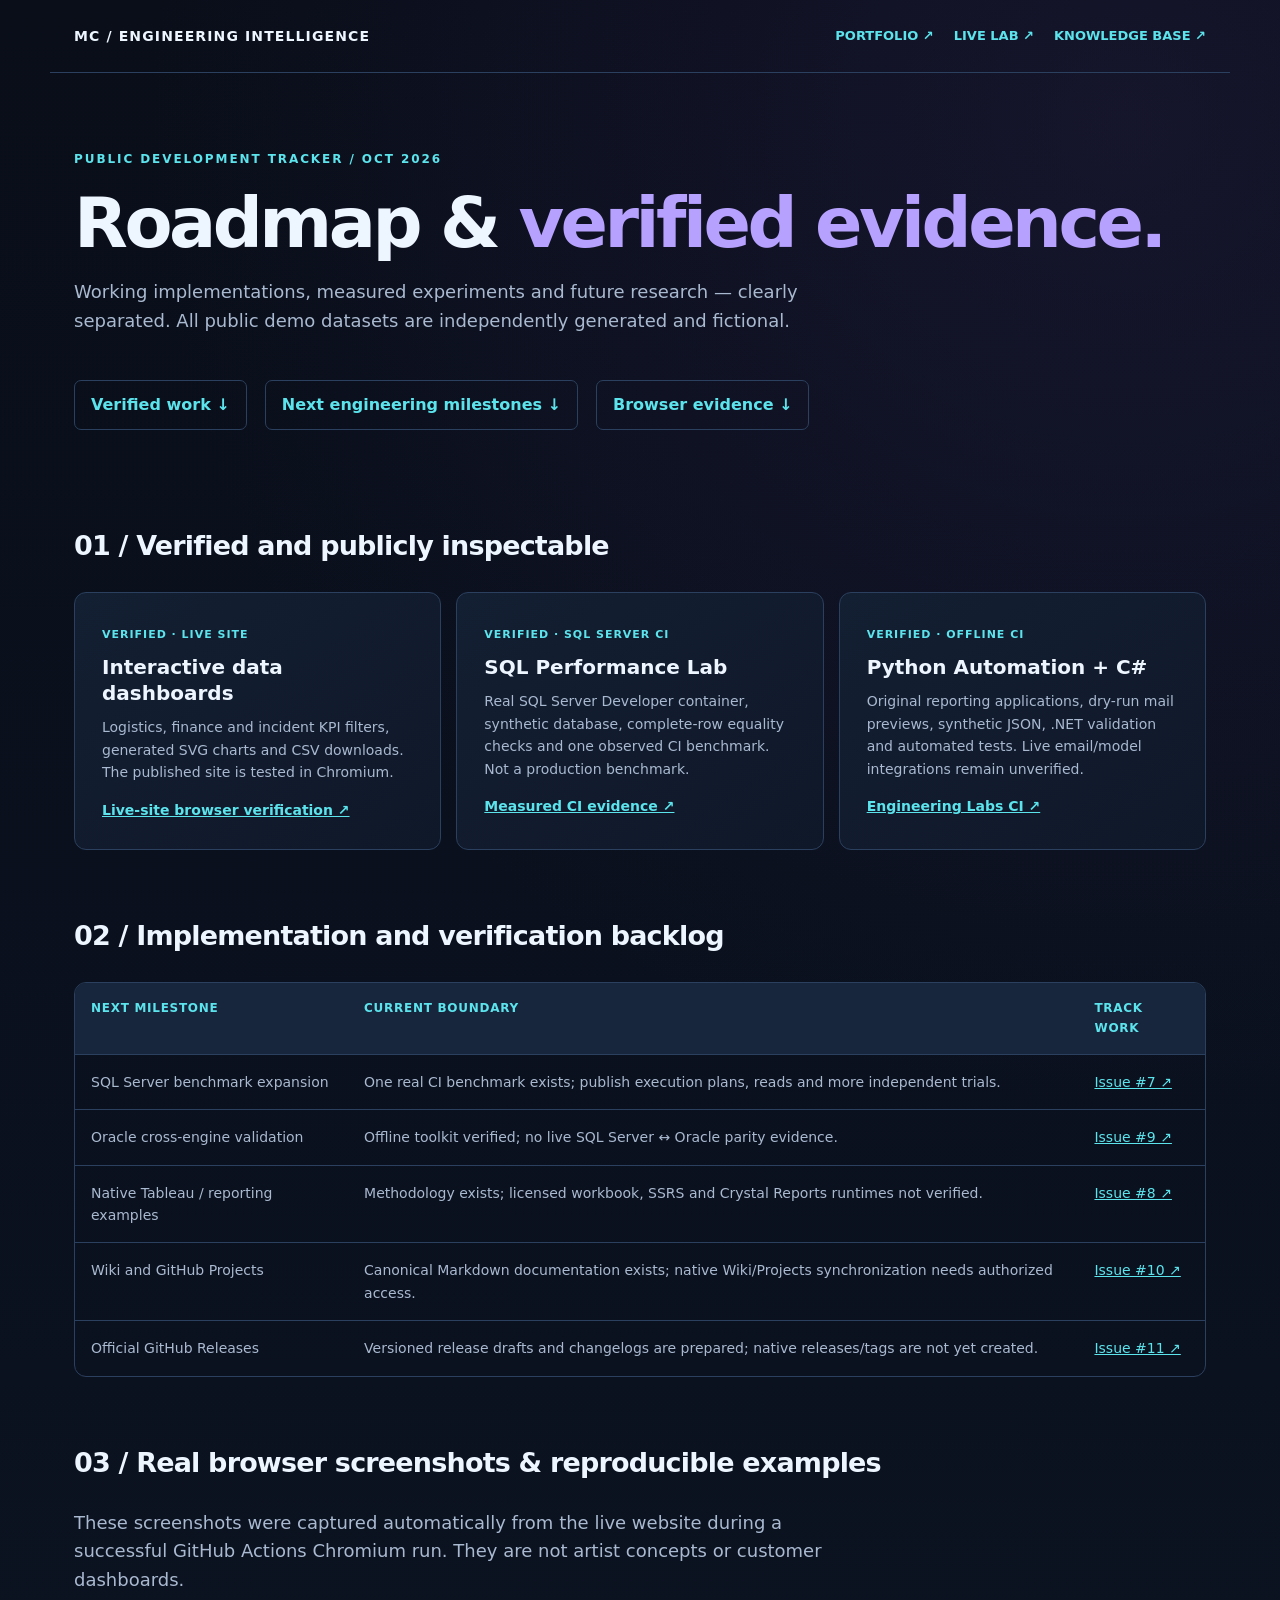
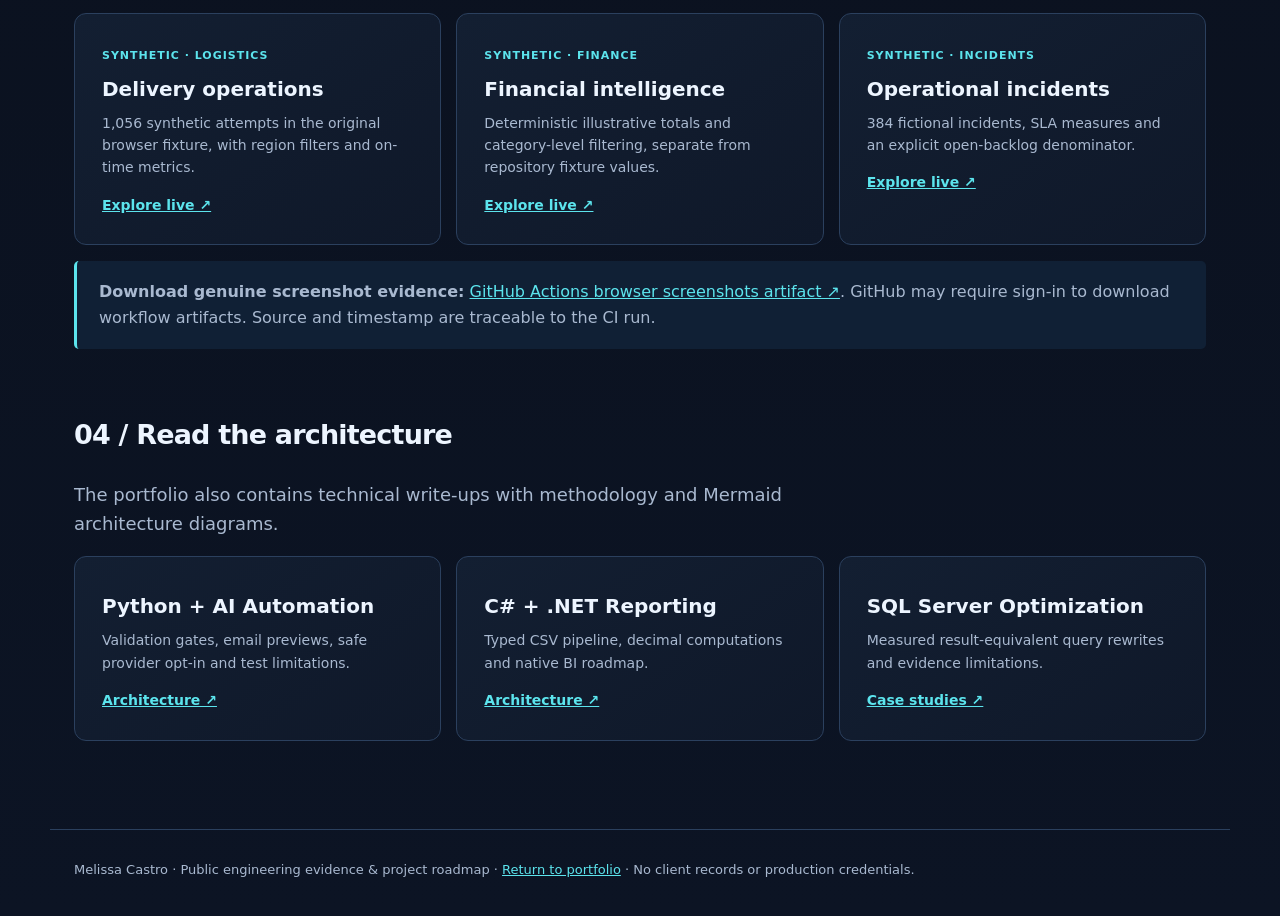
==== roadmap.html @ 6c868d60 "Publish public engineering roadmap and genuine browser evidence links" ====
<!DOCTYPE html>
<html lang="en">
<head>
<meta charset="utf-8"><meta name="viewport" content="width=device-width,initial-scale=1">
<meta name="color-scheme" content="dark"><meta name="theme-color" content="#080c17">
<meta name="description" content="Melissa Castro's transparent engineering portfolio roadmap with verifiable CI runs, synthetic demos, implementation milestones and known limitations.">
<link rel="canonical" href="https://dicureck.github.io/roadmap.html"><link rel="icon" href="assets/favicon.svg" type="image/svg+xml">
<title>Engineering Roadmap & Evidence | Melissa Castro</title>
<style>
:root{color-scheme:dark;--bg:#090e19;--panel:#111e31;--line:#2b405e;--text:#edf5ff;--muted:#a9b9d0;--cyan:#5ce4ed;--purple:#b7a1ff}
*{box-sizing:border-box}html{scroll-behavior:smooth}body{margin:0;background:radial-gradient(circle at 88% 5%,#30245350,transparent 37%),linear-gradient(#090e19,#0c1424);color:var(--text);font:16px/1.6 system-ui,-apple-system,Segoe UI,sans-serif}
a{color:var(--cyan)}a:hover{color:#fff}a:focus-visible{outline:3px solid var(--cyan);outline-offset:4px}header,main,footer{max-width:1180px;margin:auto;padding-left:24px;padding-right:24px}
header{padding-top:25px;padding-bottom:25px;display:flex;align-items:center;justify-content:space-between;gap:20px;border-bottom:1px solid var(--line)}
header strong{letter-spacing:.08em;font-size:14px}header nav{display:flex;flex-wrap:wrap;gap:20px}header nav a{text-decoration:none;font-size:13px;font-weight:700}
main{padding-top:65px;padding-bottom:88px}.eyebrow{font-size:12px;letter-spacing:.16em;color:var(--cyan);font-weight:700;text-transform:uppercase}
h1{font-size:clamp(38px,7vw,70px);letter-spacing:-.05em;line-height:1.07;margin:16px 0}h1 em{font-style:normal;color:var(--purple)}.lede{color:var(--muted);font-size:18px;max-width:770px}
.summary{display:flex;gap:18px;flex-wrap:wrap;padding:24px 0 30px;margin-top:20px}.summary a{display:inline-flex;border:1px solid var(--line);padding:11px 16px;border-radius:7px;text-decoration:none;font-weight:650}
h2{font-size:27px;letter-spacing:-.03em;margin:0 0 25px}section{margin-top:64px}.cards{display:grid;grid-template-columns:repeat(3,minmax(0,1fr));gap:15px}
.card{border:1px solid var(--line);background:linear-gradient(145deg,#131f32,#0f1829);padding:27px;border-radius:12px;min-width:0}.card h3{margin:9px 0 10px;font-size:20px;line-height:1.3}.card p{color:var(--muted);font-size:14px;margin:0 0 13px}.card a{font-size:14px;font-weight:650}.status{font-size:11px;letter-spacing:.09em;color:var(--cyan);font-weight:800}.status.planned{color:var(--purple)}.full{grid-column:1/-1}
.table-wrap{overflow-x:auto;border:1px solid var(--line);border-radius:12px}table{border-collapse:collapse;min-width:650px;width:100%}th,td{text-align:left;padding:16px;border-bottom:1px solid var(--line);vertical-align:top;font-size:14px}th{color:var(--cyan);background:#18263d;font-size:12px;letter-spacing:.06em;text-transform:uppercase}td{color:var(--muted)}tr:last-child td{border-bottom:0}
.notice{border-left:3px solid var(--cyan);background:#102035;padding:18px 22px;color:var(--muted);border-radius:5px}
footer{border-top:1px solid var(--line);padding-top:30px;padding-bottom:35px;color:var(--muted);font-size:13px}
@media(max-width:840px){.cards{grid-template-columns:1fr 1fr}}@media(max-width:600px){.cards{grid-template-columns:1fr}header{align-items:flex-start;flex-direction:column}main{padding-top:45px}.lede{font-size:16px}}
@media(prefers-reduced-motion:reduce){html{scroll-behavior:auto}}
</style>
</head>
<body>
<header><strong>MC / ENGINEERING INTELLIGENCE</strong><nav aria-label="Navigation"><a href="/">PORTFOLIO ↗</a><a href="/?demo=logistics#lab">LIVE LAB ↗</a><a href="https://github.com/Dicureck/Dicureck/tree/main/knowledge-base">KNOWLEDGE BASE ↗</a></nav></header>
<main>
<p class="eyebrow">PUBLIC DEVELOPMENT TRACKER / OCT 2026</p>
<h1>Roadmap &amp; <em>verified evidence.</em></h1>
<p class="lede">Working implementations, measured experiments and future research — clearly separated. All public demo datasets are independently generated and fictional.</p>
<div class="summary"><a href="#verified">Verified work ↓</a><a href="#next">Next engineering milestones ↓</a><a href="#evidence">Browser evidence ↓</a></div>
<section id="verified"><h2>01 / Verified and publicly inspectable</h2>
<div class="cards">
<article class="card"><span class="status">VERIFIED · LIVE SITE</span><h3>Interactive data dashboards</h3><p>Logistics, finance and incident KPI filters, generated SVG charts and CSV downloads. The published site is tested in Chromium.</p><a href="https://github.com/Dicureck/dicureck.github.io/actions/runs/38812402350">Live-site browser verification ↗</a></article>
<article class="card"><span class="status">VERIFIED · SQL SERVER CI</span><h3>SQL Performance Lab</h3><p>Real SQL Server Developer container, synthetic database, complete-row equality checks and one observed CI benchmark. Not a production benchmark.</p><a href="https://github.com/Dicureck/sql-performance-lab/blob/main/docs/verified-ci-benchmark-2026-10-15.md">Measured CI evidence ↗</a></article>
<article class="card"><span class="status">VERIFIED · OFFLINE CI</span><h3>Python Automation + C#</h3><p>Original reporting applications, dry-run mail previews, synthetic JSON, .NET validation and automated tests. Live email/model integrations remain unverified.</p><a href="https://github.com/Dicureck/Dicureck/actions/workflows/engineering-labs.yml">Engineering Labs CI ↗</a></article>
</div></section>
<section id="next"><h2>02 / Implementation and verification backlog</h2>
<div class="table-wrap"><table>
<thead><tr><th>Next milestone</th><th>Current boundary</th><th>Track work</th></tr></thead><tbody>
<tr><td>SQL Server benchmark expansion</td><td>One real CI benchmark exists; publish execution plans, reads and more independent trials.</td><td><a href="https://github.com/Dicureck/Dicureck/issues/7">Issue #7 ↗</a></td></tr>
<tr><td>Oracle cross-engine validation</td><td>Offline toolkit verified; no live SQL Server ↔ Oracle parity evidence.</td><td><a href="https://github.com/Dicureck/Dicureck/issues/9">Issue #9 ↗</a></td></tr>
<tr><td>Native Tableau / reporting examples</td><td>Methodology exists; licensed workbook, SSRS and Crystal Reports runtimes not verified.</td><td><a href="https://github.com/Dicureck/Dicureck/issues/8">Issue #8 ↗</a></td></tr>
<tr><td>Wiki and GitHub Projects</td><td>Canonical Markdown documentation exists; native Wiki/Projects synchronization needs authorized access.</td><td><a href="https://github.com/Dicureck/Dicureck/issues/10">Issue #10 ↗</a></td></tr>
<tr><td>Official GitHub Releases</td><td>Versioned release drafts and changelogs are prepared; native releases/tags are not yet created.</td><td><a href="https://github.com/Dicureck/Dicureck/issues/11">Issue #11 ↗</a></td></tr>
</tbody></table></div></section>
<section id="evidence"><h2>03 / Real browser screenshots &amp; reproducible examples</h2>
<p class="lede">These screenshots were captured automatically from the live website during a successful GitHub Actions Chromium run. They are not artist concepts or customer dashboards.</p>
<div class="cards">
<article class="card"><span class="status">SYNTHETIC · LOGISTICS</span><h3>Delivery operations</h3><p>1,056 synthetic attempts in the original browser fixture, with region filters and on-time metrics.</p><a href="/?demo=logistics#lab">Explore live ↗</a></article>
<article class="card"><span class="status">SYNTHETIC · FINANCE</span><h3>Financial intelligence</h3><p>Deterministic illustrative totals and category-level filtering, separate from repository fixture values.</p><a href="/?demo=finance#lab">Explore live ↗</a></article>
<article class="card"><span class="status">SYNTHETIC · INCIDENTS</span><h3>Operational incidents</h3><p>384 fictional incidents, SLA measures and an explicit open-backlog denominator.</p><a href="/?demo=incidents#lab">Explore live ↗</a></article>
</div>
<p class="notice"><strong>Download genuine screenshot evidence:</strong> <a href="https://github.com/Dicureck/dicureck.github.io/actions/runs/38812402350/artifacts/12009091909">GitHub Actions browser screenshots artifact ↗</a>. GitHub may require sign-in to download workflow artifacts. Source and timestamp are traceable to the CI run.</p>
</section>
<section><h2>04 / Read the architecture</h2><p class="lede">The portfolio also contains technical write-ups with methodology and Mermaid architecture diagrams.</p>
<div class="cards">
<article class="card"><h3>Python + AI Automation</h3><p>Validation gates, email previews, safe provider opt-in and test limitations.</p><a href="https://github.com/Dicureck/Dicureck/blob/main/case-studies/ai-automation.md">Architecture ↗</a></article>
<article class="card"><h3>C# + .NET Reporting</h3><p>Typed CSV pipeline, decimal computations and native BI roadmap.</p><a href="https://github.com/Dicureck/Dicureck/blob/main/case-studies/enterprise-reporting.md">Architecture ↗</a></article>
<article class="card"><h3>SQL Server Optimization</h3><p>Measured result-equivalent query rewrites and evidence limitations.</p><a href="https://github.com/Dicureck/sql-performance-lab/blob/main/docs/case-studies.md">Case studies ↗</a></article>
</div></section>
</main>
<footer>Melissa Castro · Public engineering evidence &amp; project roadmap · <a href="/">Return to portfolio</a> · No client records or production credentials.</footer>
</body>
</html>
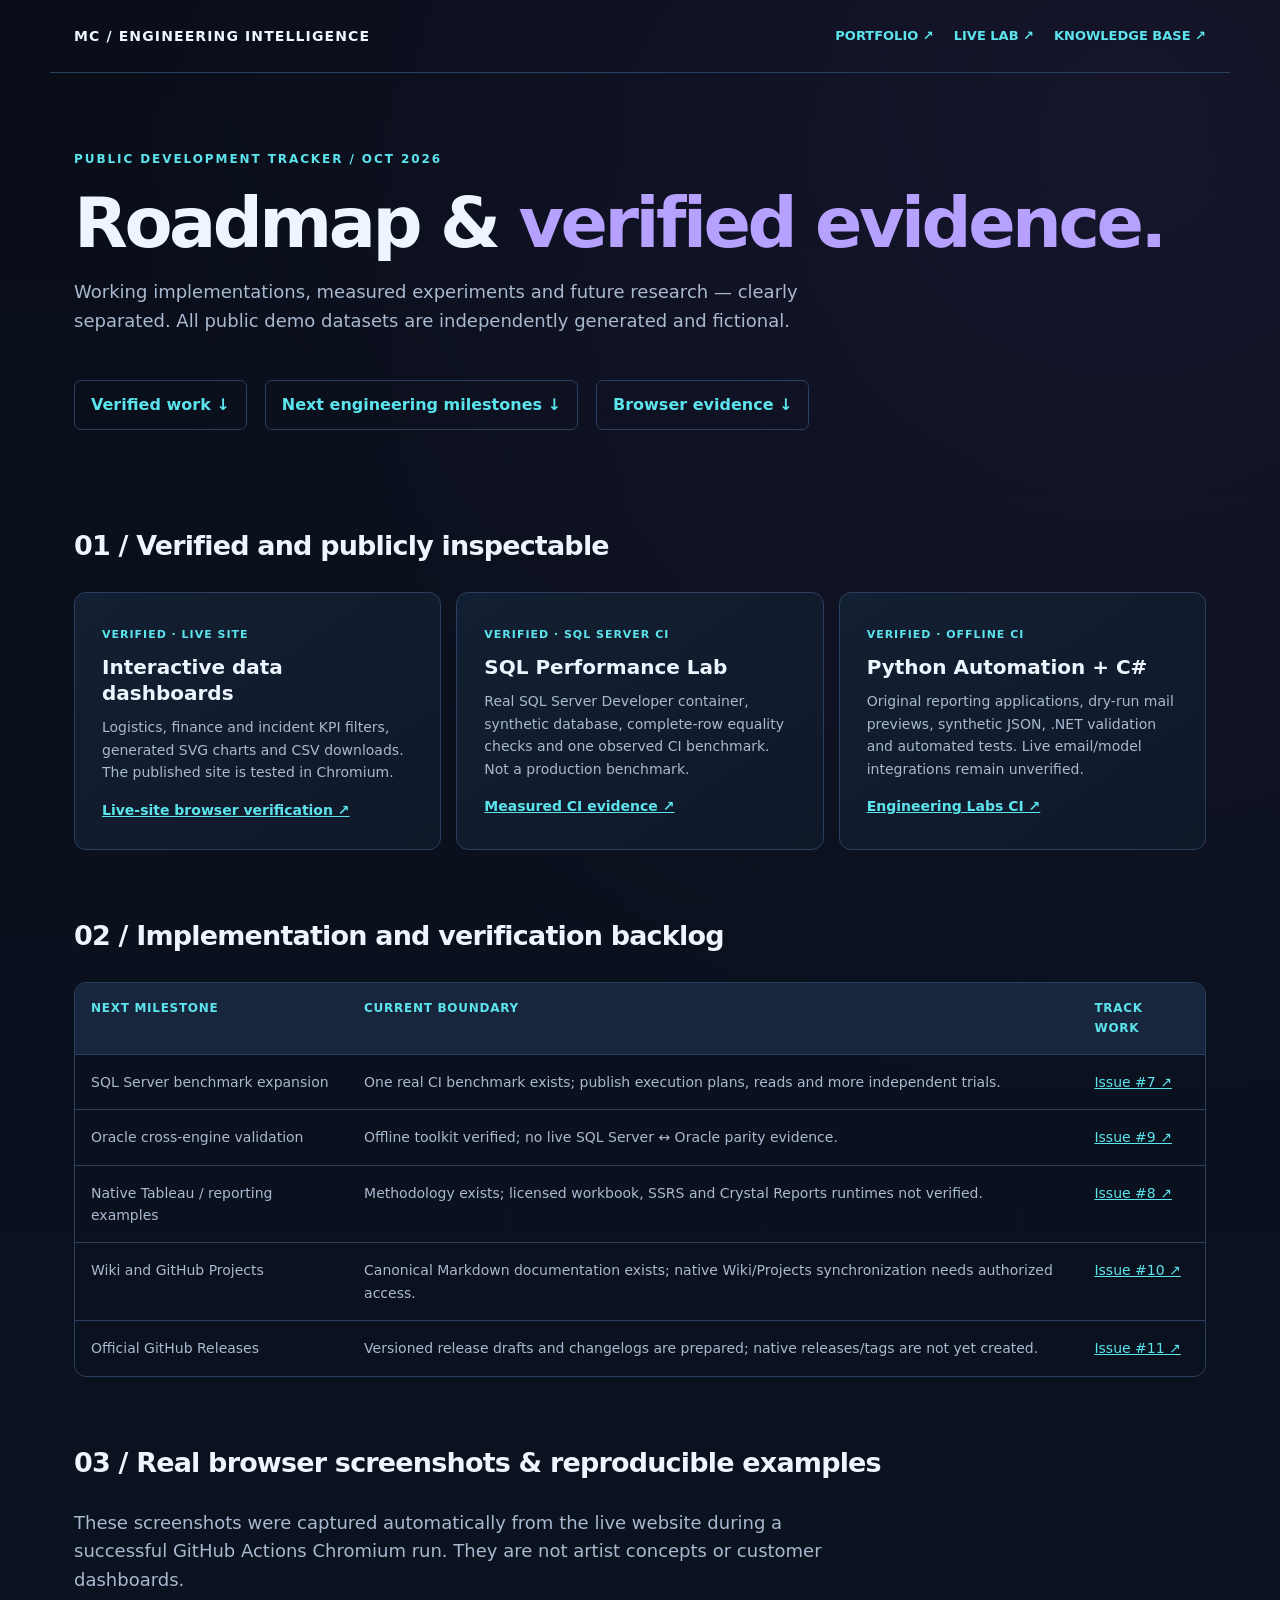
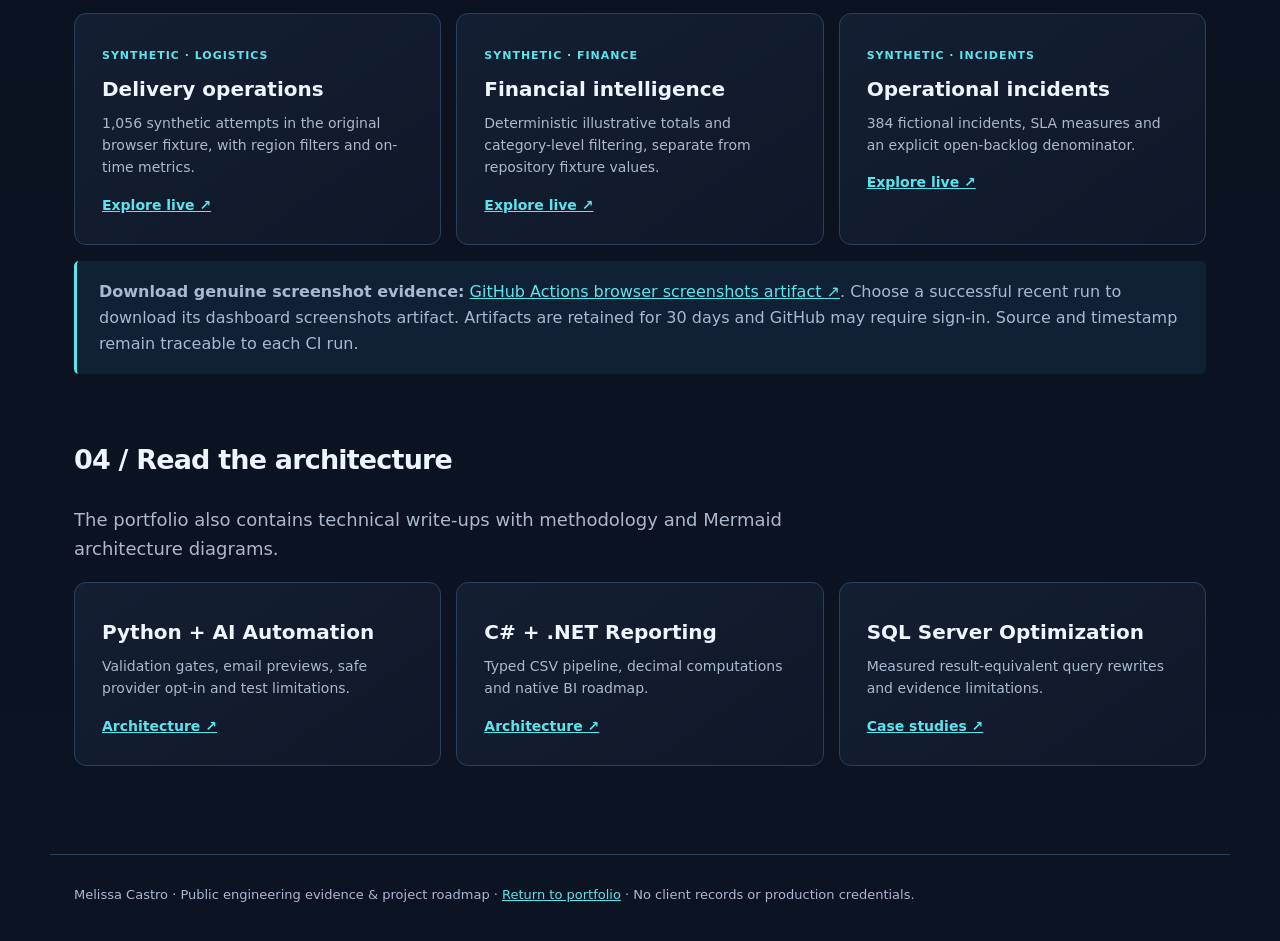
==== commit 289bc296: "Capture full live dashboard panels and link durable screenshot workflow" ====
--- a/roadmap.html
+++ b/roadmap.html
@@ -53,7 +53,7 @@
 <article class="card"><span class="status">SYNTHETIC · FINANCE</span><h3>Financial intelligence</h3><p>Deterministic illustrative totals and category-level filtering, separate from repository fixture values.</p><a href="/?demo=finance#lab">Explore live ↗</a></article>
 <article class="card"><span class="status">SYNTHETIC · INCIDENTS</span><h3>Operational incidents</h3><p>384 fictional incidents, SLA measures and an explicit open-backlog denominator.</p><a href="/?demo=incidents#lab">Explore live ↗</a></article>
 </div>
-<p class="notice"><strong>Download genuine screenshot evidence:</strong> <a href="https://github.com/Dicureck/dicureck.github.io/actions/runs/38812402350/artifacts/12009091909">GitHub Actions browser screenshots artifact ↗</a>. GitHub may require sign-in to download workflow artifacts. Source and timestamp are traceable to the CI run.</p>
+<p class="notice"><strong>Download genuine screenshot evidence:</strong> <a href="https://github.com/Dicureck/dicureck.github.io/actions/workflows/live-site-smoke.yml">GitHub Actions browser screenshots artifact ↗</a>. Choose a successful recent run to download its dashboard screenshots artifact. Artifacts are retained for 30 days and GitHub may require sign-in. Source and timestamp remain traceable to each CI run.</p>
 </section>
 <section><h2>04 / Read the architecture</h2><p class="lede">The portfolio also contains technical write-ups with methodology and Mermaid architecture diagrams.</p>
 <div class="cards">
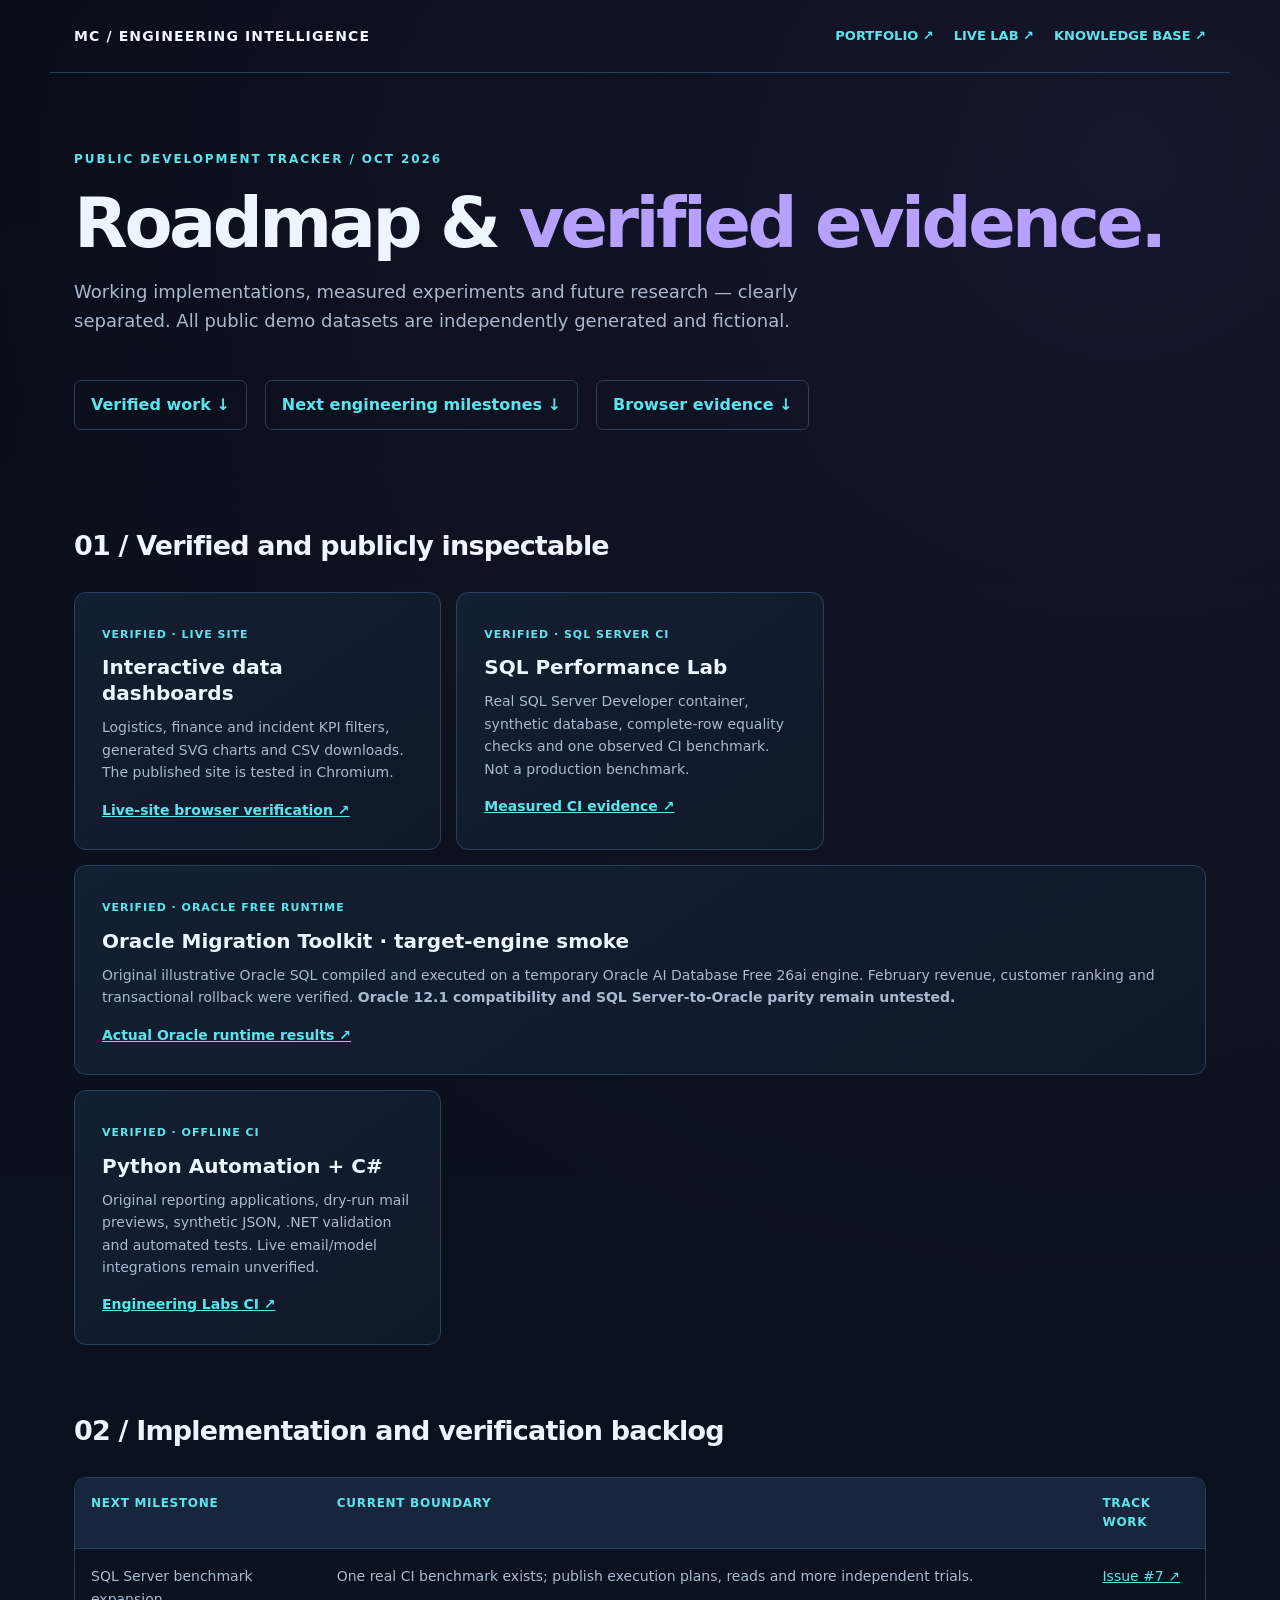
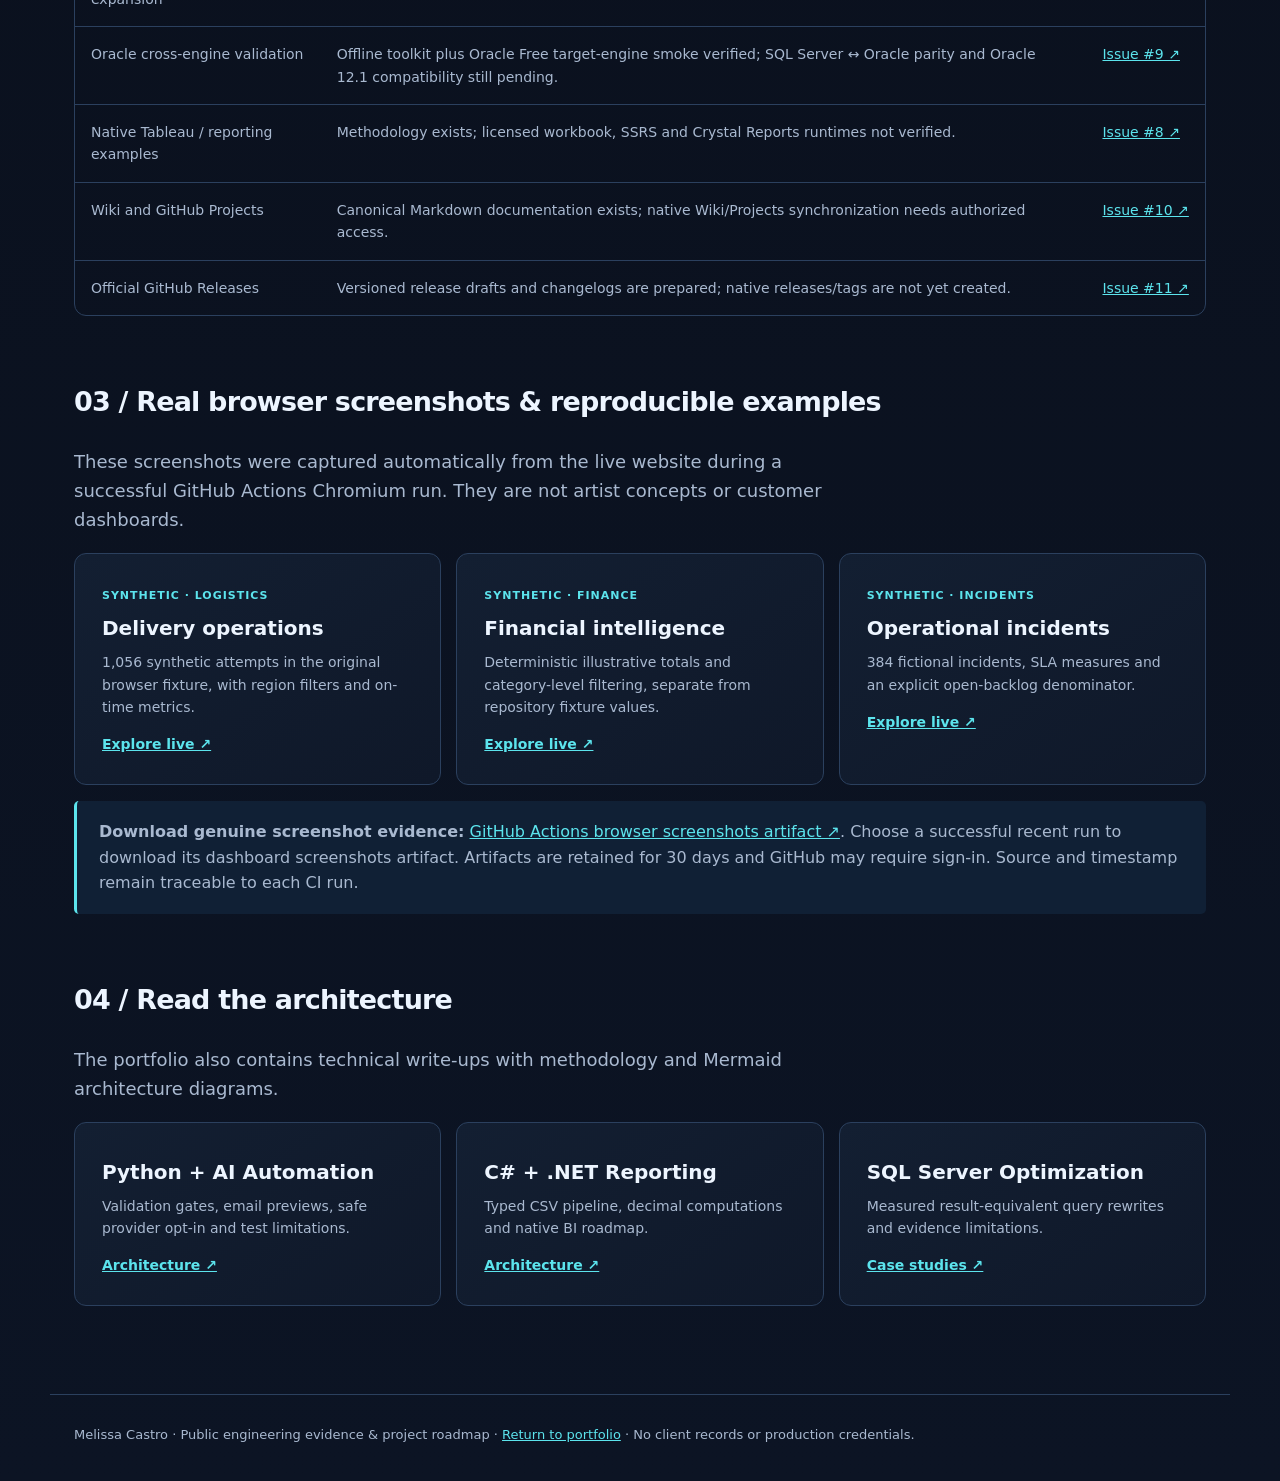
==== commit 5419fb2f: "Add verified Oracle Free smoke to public engineering roadmap" ====
--- a/roadmap.html
+++ b/roadmap.html
@@ -35,13 +35,14 @@
 <div class="cards">
 <article class="card"><span class="status">VERIFIED · LIVE SITE</span><h3>Interactive data dashboards</h3><p>Logistics, finance and incident KPI filters, generated SVG charts and CSV downloads. The published site is tested in Chromium.</p><a href="https://github.com/Dicureck/dicureck.github.io/actions/runs/38812402350">Live-site browser verification ↗</a></article>
 <article class="card"><span class="status">VERIFIED · SQL SERVER CI</span><h3>SQL Performance Lab</h3><p>Real SQL Server Developer container, synthetic database, complete-row equality checks and one observed CI benchmark. Not a production benchmark.</p><a href="https://github.com/Dicureck/sql-performance-lab/blob/main/docs/verified-ci-benchmark-2026-10-15.md">Measured CI evidence ↗</a></article>
+<article class="card full"><span class="status">VERIFIED · ORACLE FREE RUNTIME</span><h3>Oracle Migration Toolkit · target-engine smoke</h3><p>Original illustrative Oracle SQL compiled and executed on a temporary Oracle AI Database Free 26ai engine. February revenue, customer ranking and transactional rollback were verified. <strong>Oracle 12.1 compatibility and SQL Server-to-Oracle parity remain untested.</strong></p><a href="https://github.com/Dicureck/oracle-migration-toolkit/blob/main/evidence/oracle-free-runtime-2026-10-15.json">Actual Oracle runtime results ↗</a></article>
 <article class="card"><span class="status">VERIFIED · OFFLINE CI</span><h3>Python Automation + C#</h3><p>Original reporting applications, dry-run mail previews, synthetic JSON, .NET validation and automated tests. Live email/model integrations remain unverified.</p><a href="https://github.com/Dicureck/Dicureck/actions/workflows/engineering-labs.yml">Engineering Labs CI ↗</a></article>
 </div></section>
 <section id="next"><h2>02 / Implementation and verification backlog</h2>
 <div class="table-wrap"><table>
 <thead><tr><th>Next milestone</th><th>Current boundary</th><th>Track work</th></tr></thead><tbody>
 <tr><td>SQL Server benchmark expansion</td><td>One real CI benchmark exists; publish execution plans, reads and more independent trials.</td><td><a href="https://github.com/Dicureck/Dicureck/issues/7">Issue #7 ↗</a></td></tr>
-<tr><td>Oracle cross-engine validation</td><td>Offline toolkit verified; no live SQL Server ↔ Oracle parity evidence.</td><td><a href="https://github.com/Dicureck/Dicureck/issues/9">Issue #9 ↗</a></td></tr>
+<tr><td>Oracle cross-engine validation</td><td>Offline toolkit plus Oracle Free target-engine smoke verified; SQL Server ↔ Oracle parity and Oracle 12.1 compatibility still pending.</td><td><a href="https://github.com/Dicureck/Dicureck/issues/9">Issue #9 ↗</a></td></tr>
 <tr><td>Native Tableau / reporting examples</td><td>Methodology exists; licensed workbook, SSRS and Crystal Reports runtimes not verified.</td><td><a href="https://github.com/Dicureck/Dicureck/issues/8">Issue #8 ↗</a></td></tr>
 <tr><td>Wiki and GitHub Projects</td><td>Canonical Markdown documentation exists; native Wiki/Projects synchronization needs authorized access.</td><td><a href="https://github.com/Dicureck/Dicureck/issues/10">Issue #10 ↗</a></td></tr>
 <tr><td>Official GitHub Releases</td><td>Versioned release drafts and changelogs are prepared; native releases/tags are not yet created.</td><td><a href="https://github.com/Dicureck/Dicureck/issues/11">Issue #11 ↗</a></td></tr>
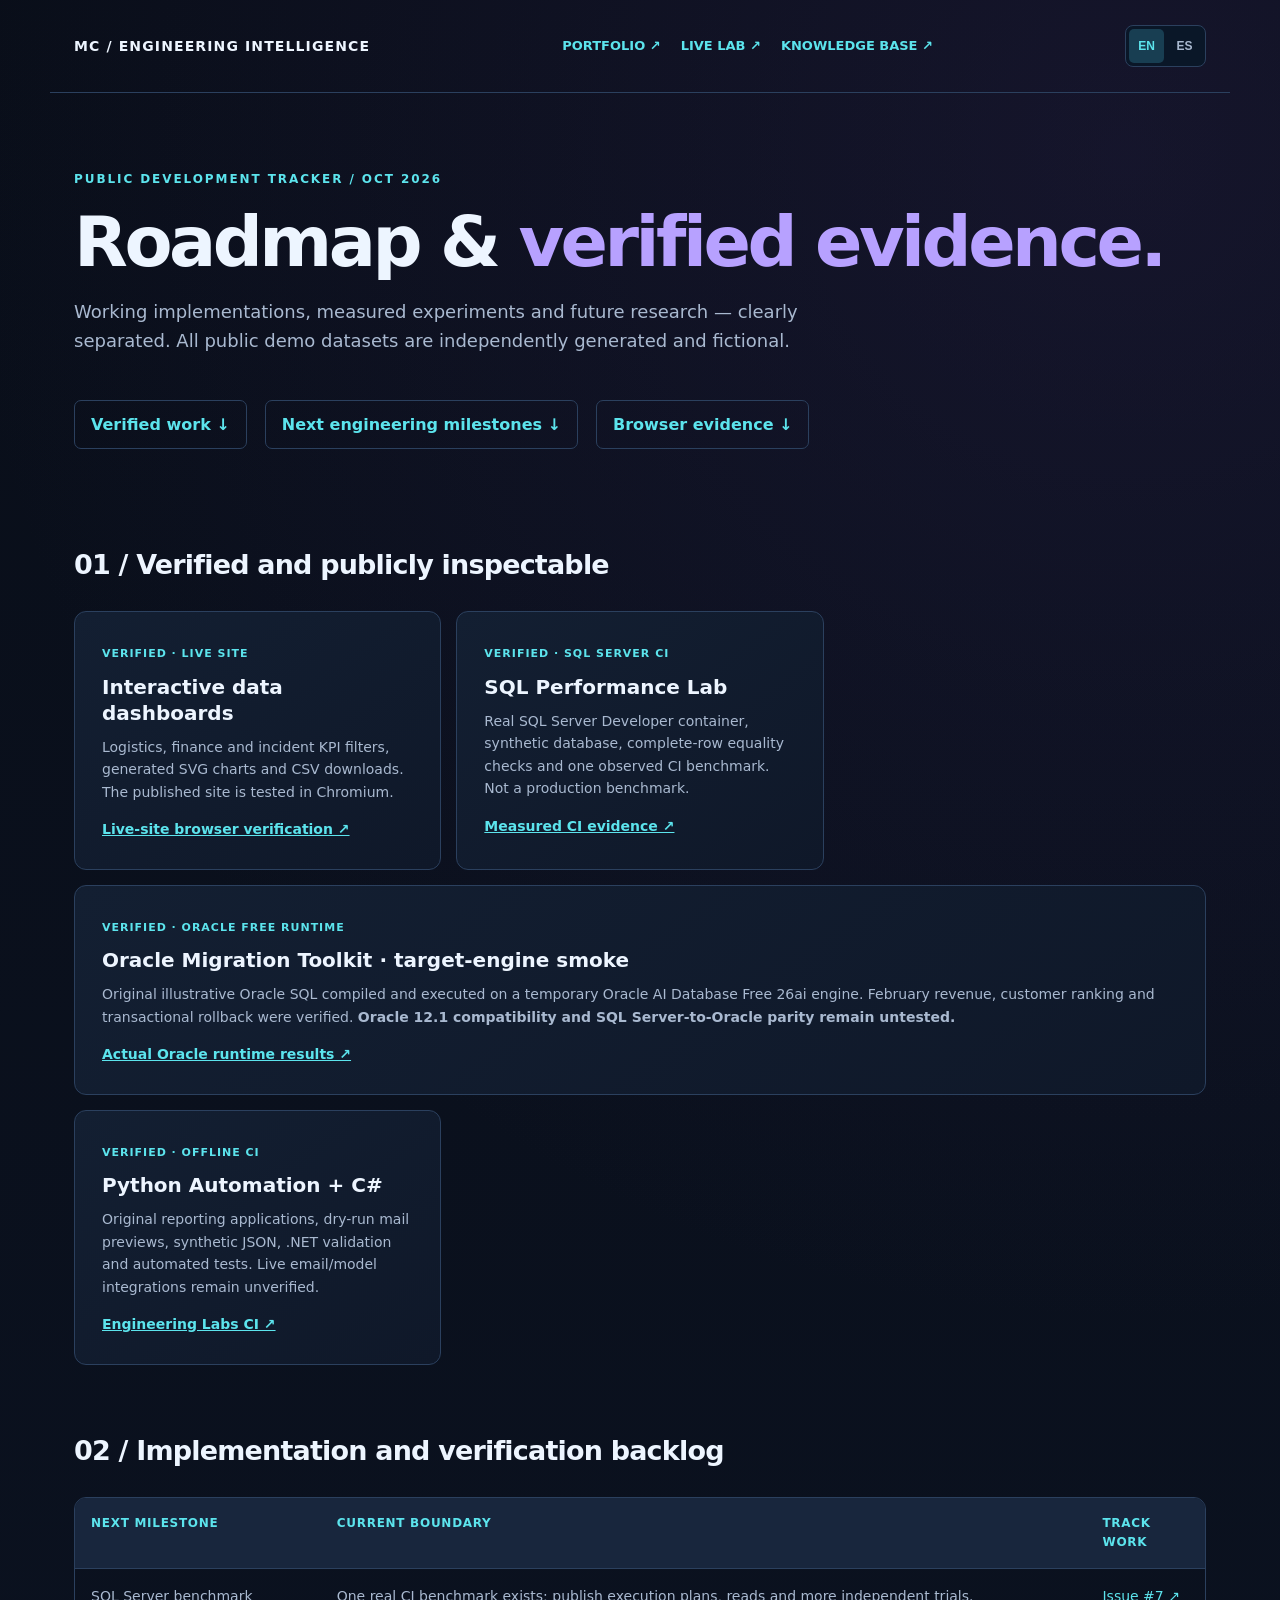
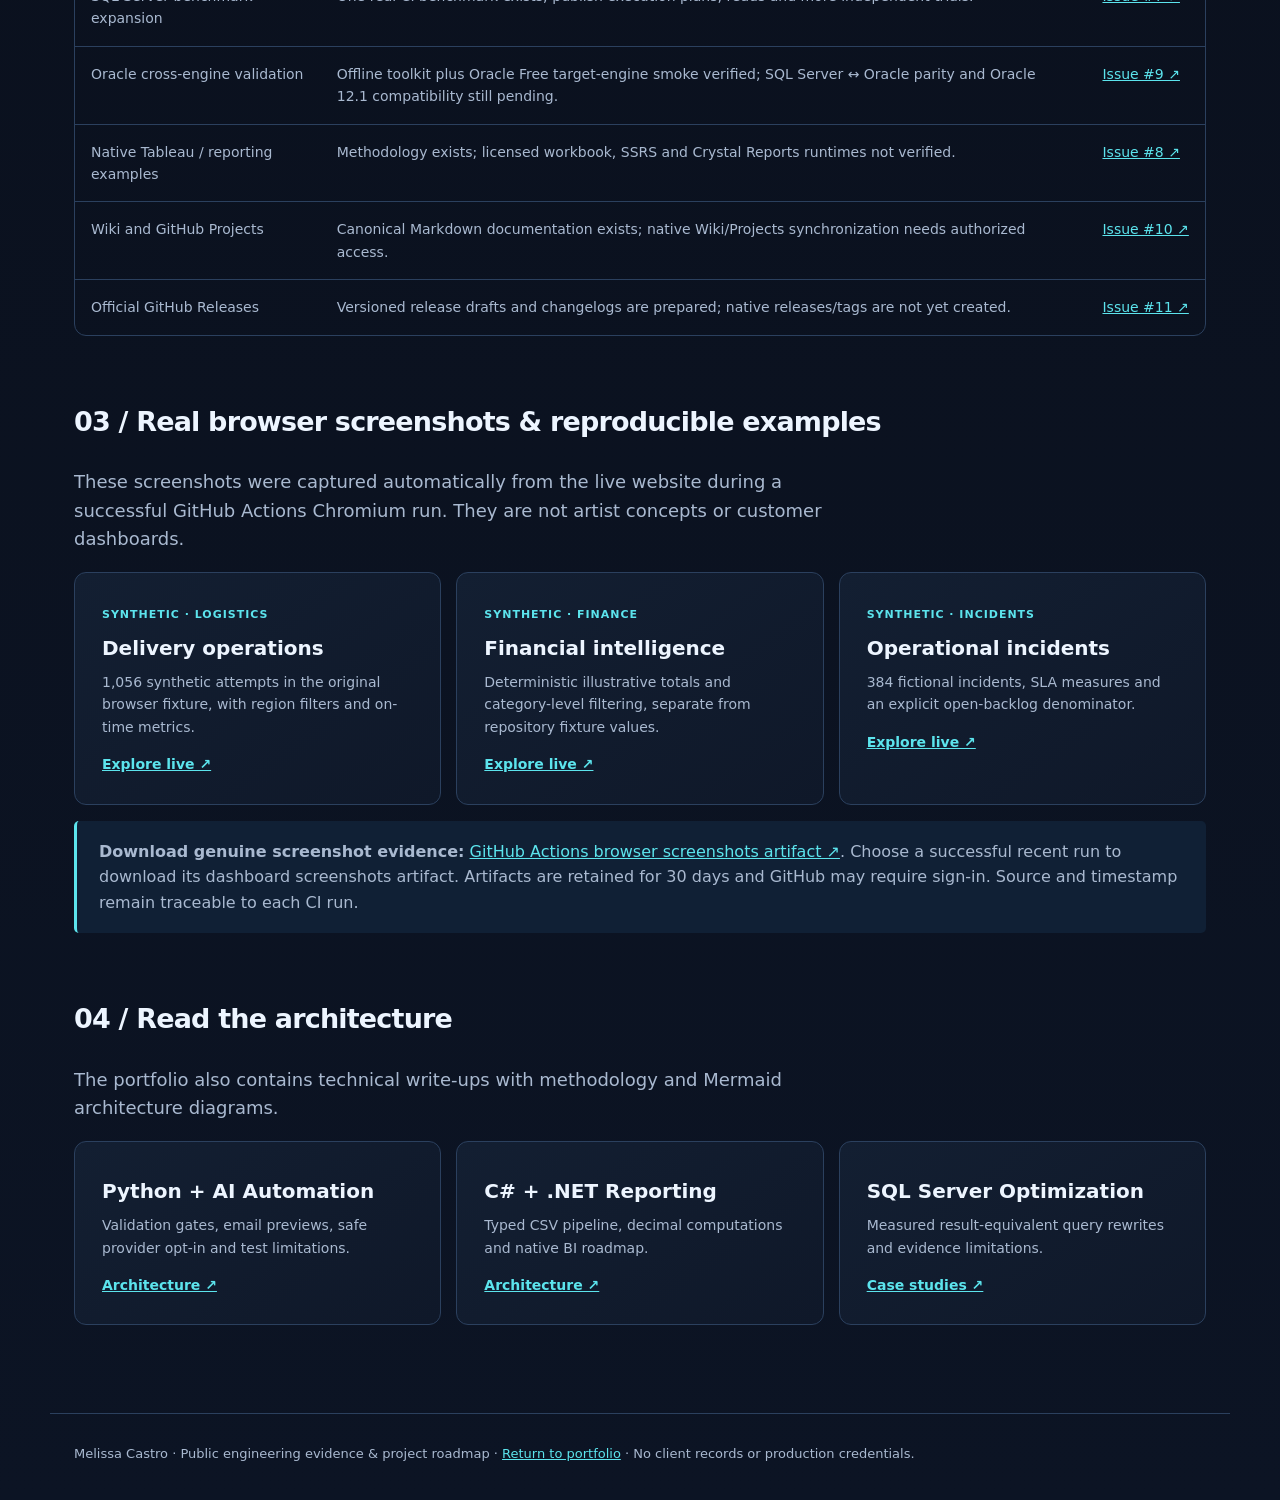
==== commit 50330492: "Expose bilingual switch, prominent roadmap and clickable INTEBI website" ====
--- a/roadmap.html
+++ b/roadmap.html
@@ -22,10 +22,12 @@
 footer{border-top:1px solid var(--line);padding-top:30px;padding-bottom:35px;color:var(--muted);font-size:13px}
 @media(max-width:840px){.cards{grid-template-columns:1fr 1fr}}@media(max-width:600px){.cards{grid-template-columns:1fr}header{align-items:flex-start;flex-direction:column}main{padding-top:45px}.lede{font-size:16px}}
 @media(prefers-reduced-motion:reduce){html{scroll-behavior:auto}}
+
+.language-switch{display:flex;align-items:center;gap:3px;padding:3px;border:1px solid var(--line);border-radius:8px;background:#0a1728}.language-switch button{background:transparent;border:0;border-radius:5px;color:var(--muted);font-size:12px;font-weight:800;min-width:35px;min-height:34px;cursor:pointer}.language-switch button[aria-pressed="true"]{background:#183e52;color:var(--cyan)}.language-switch button:focus-visible{outline:2px solid var(--cyan);outline-offset:2px}
 </style>
-</head>
+<script src="i18n.20261015.js" defer></script></head>
 <body>
-<header><strong>MC / ENGINEERING INTELLIGENCE</strong><nav aria-label="Navigation"><a href="/">PORTFOLIO ↗</a><a href="/?demo=logistics#lab">LIVE LAB ↗</a><a href="https://github.com/Dicureck/Dicureck/tree/main/knowledge-base">KNOWLEDGE BASE ↗</a></nav></header>
+<header><strong>MC / ENGINEERING INTELLIGENCE</strong><nav aria-label="Navigation"><a href="/">PORTFOLIO ↗</a><a href="/?demo=logistics#lab">LIVE LAB ↗</a><a href="https://github.com/Dicureck/Dicureck/tree/main/knowledge-base">KNOWLEDGE BASE ↗</a></nav><div class="language-switch" role="group" aria-label="Language / Idioma"><button type="button" data-set-language="en" aria-pressed="true" title="English">EN</button><button type="button" data-set-language="es" aria-pressed="false" title="Español">ES</button></div></header>
 <main>
 <p class="eyebrow">PUBLIC DEVELOPMENT TRACKER / OCT 2026</p>
 <h1>Roadmap &amp; <em>verified evidence.</em></h1>
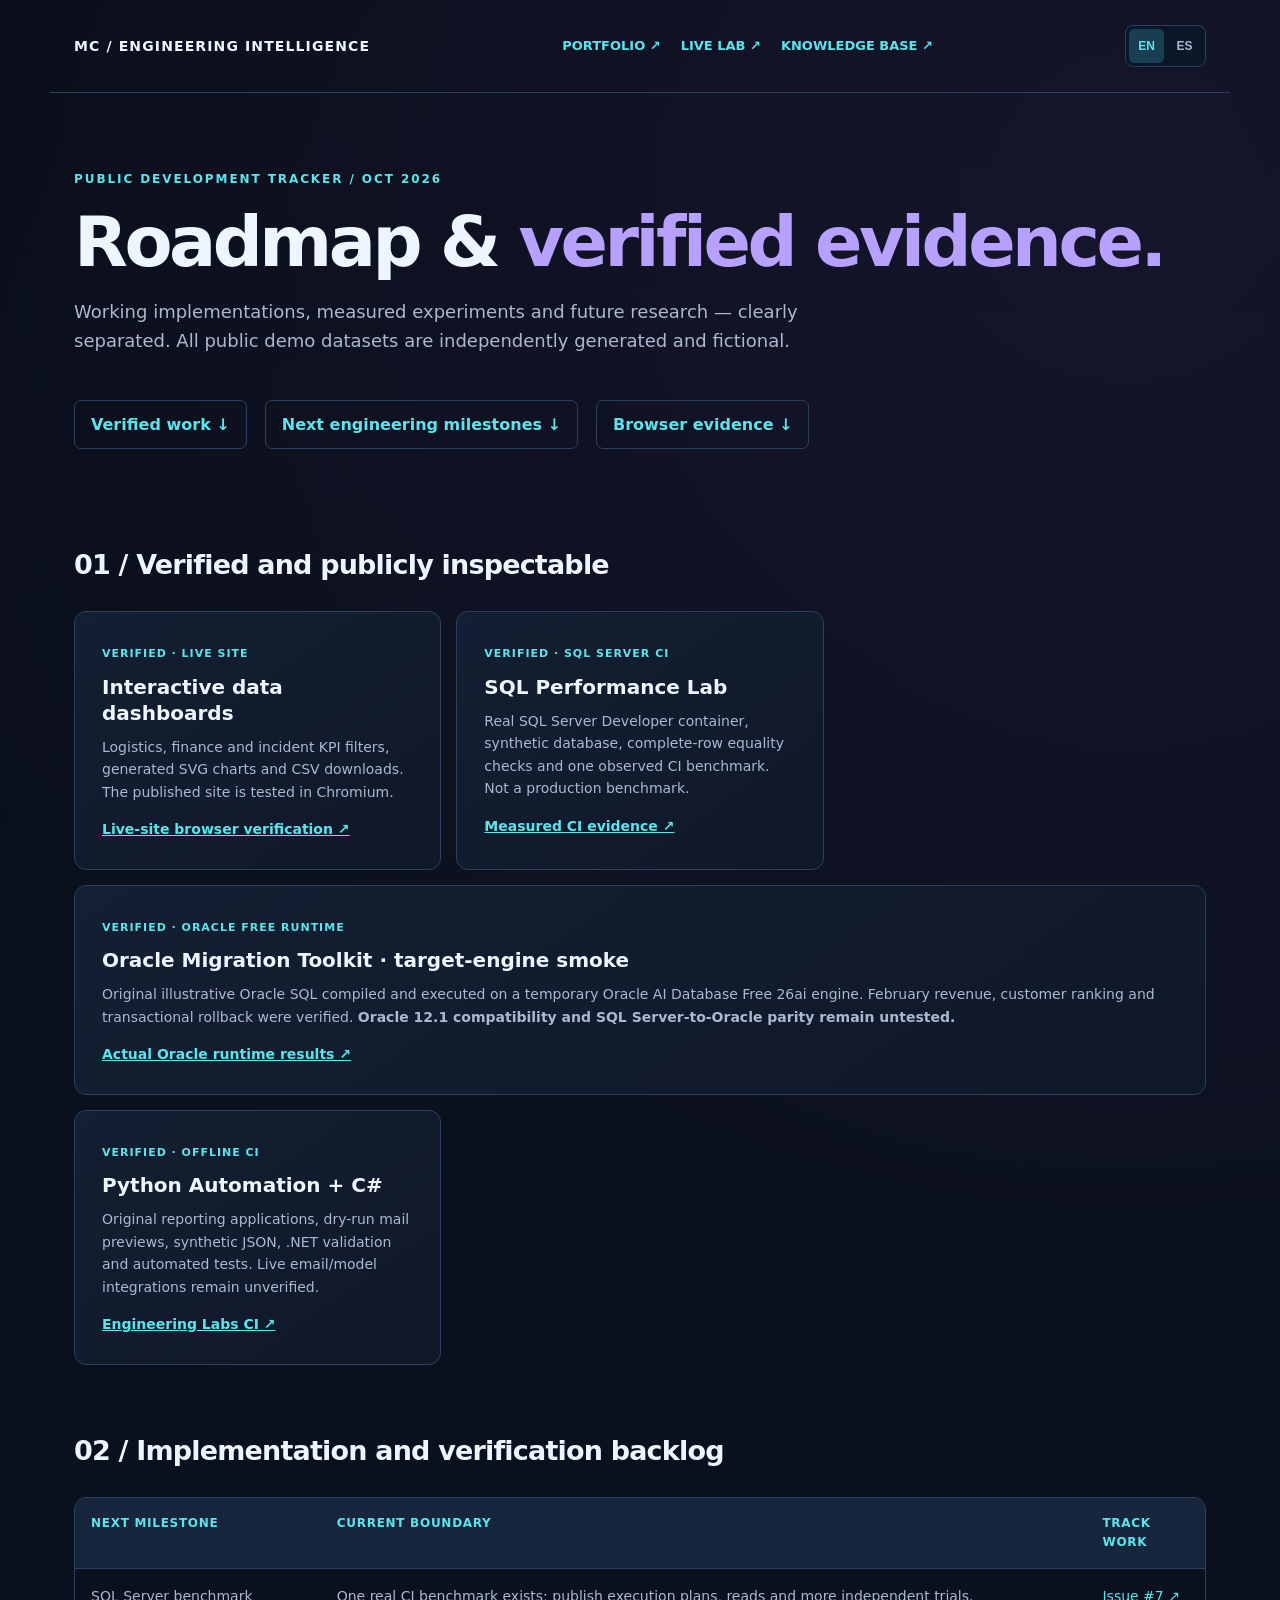
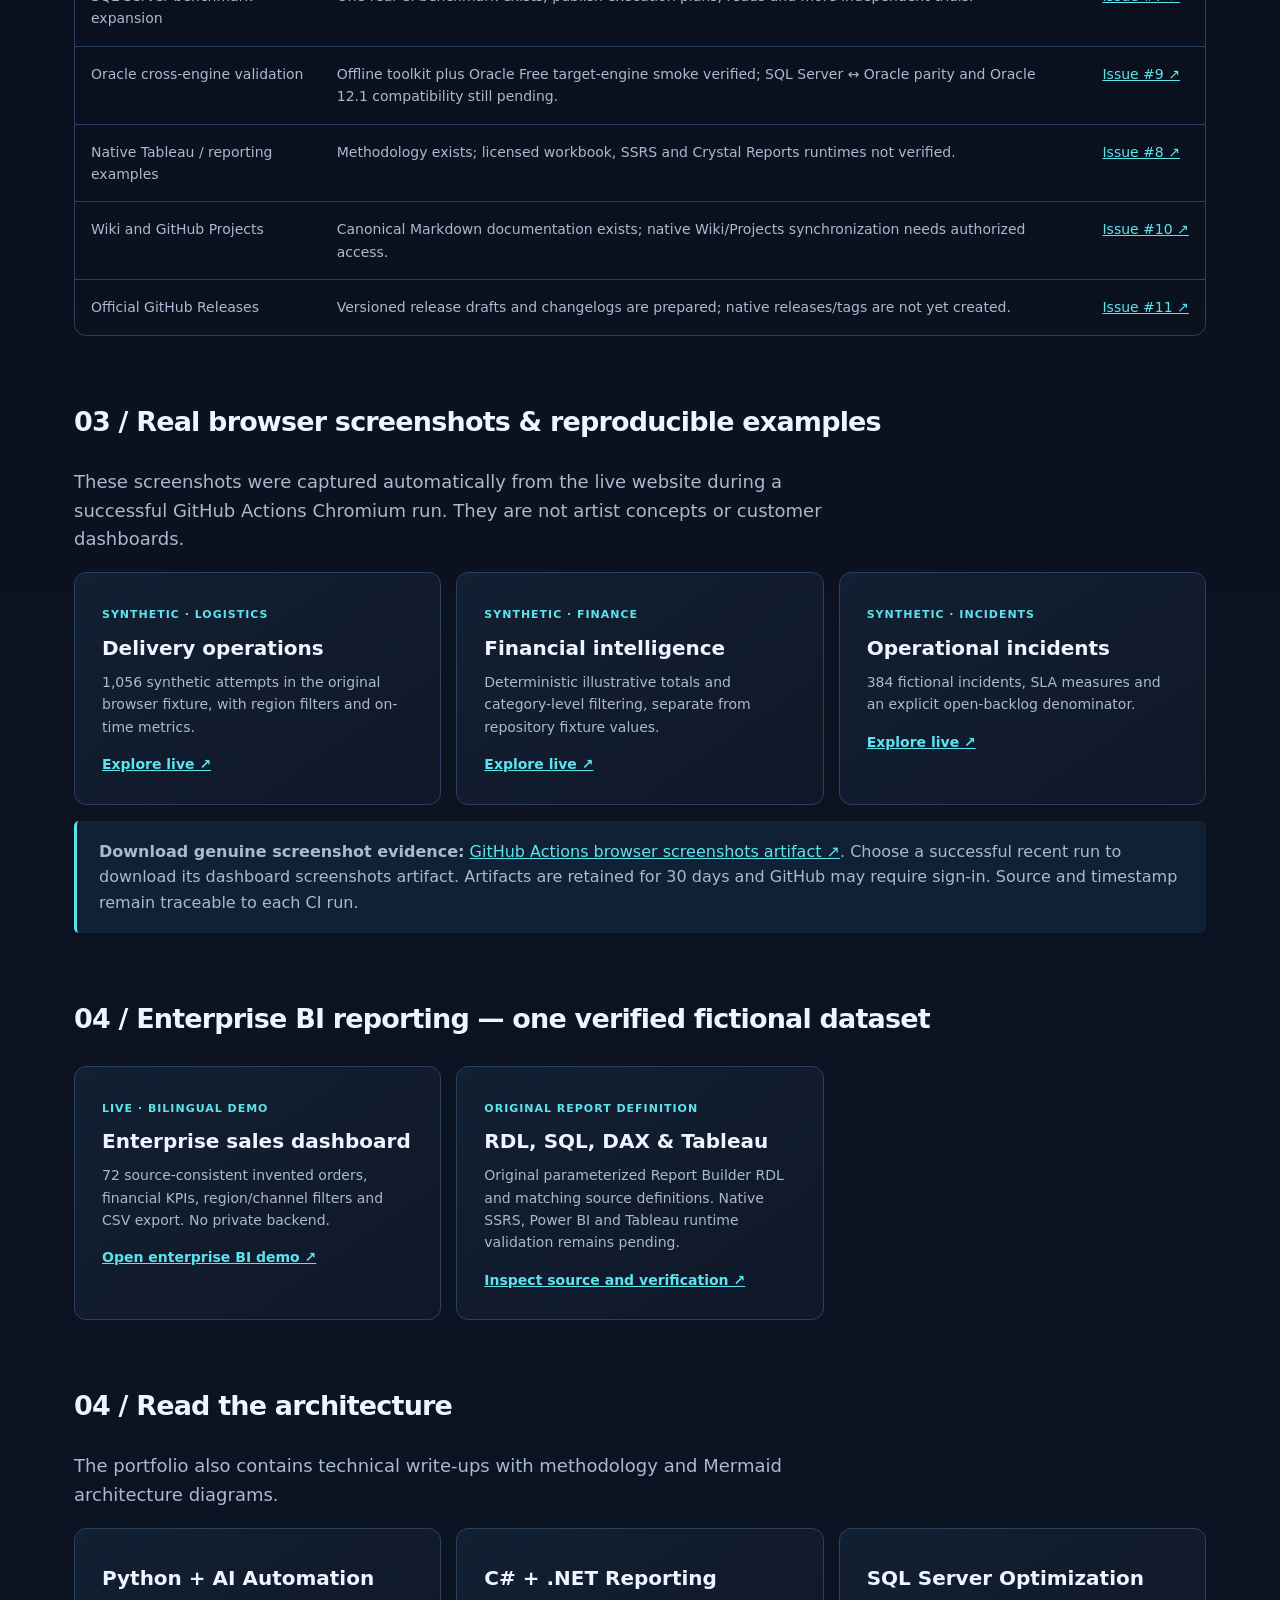
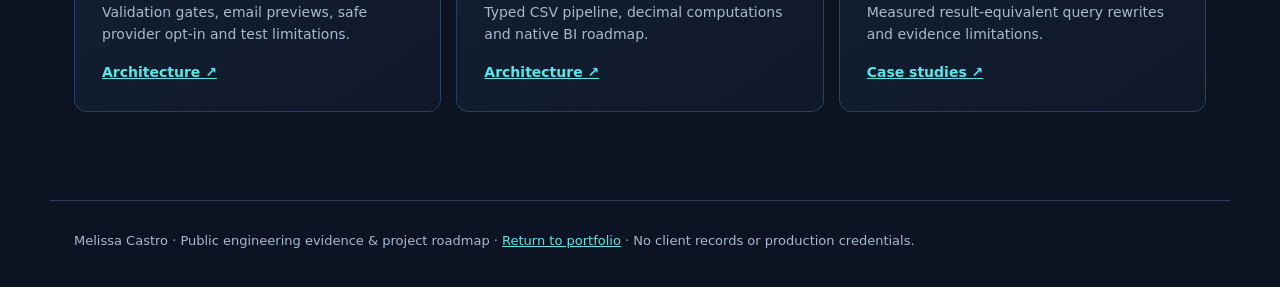
==== commit 590ecafd: "Link fully fictional Enterprise BI demo from main portfolio and bilingual roadmap" ====
--- a/roadmap.html
+++ b/roadmap.html
@@ -58,6 +58,7 @@
 </div>
 <p class="notice"><strong>Download genuine screenshot evidence:</strong> <a href="https://github.com/Dicureck/dicureck.github.io/actions/workflows/live-site-smoke.yml">GitHub Actions browser screenshots artifact ↗</a>. Choose a successful recent run to download its dashboard screenshots artifact. Artifacts are retained for 30 days and GitHub may require sign-in. Source and timestamp remain traceable to each CI run.</p>
 </section>
+<section id="enterprise-bi"><h2>04 / Enterprise BI reporting — one verified fictional dataset</h2><div class="cards"><article class="card"><span class="status">LIVE · BILINGUAL DEMO</span><h3>Enterprise sales dashboard</h3><p>72 source-consistent invented orders, financial KPIs, region/channel filters and CSV export. No private backend.</p><a href="enterprise-bi.html">Open enterprise BI demo ↗</a></article><article class="card"><span class="status">ORIGINAL REPORT DEFINITION</span><h3>RDL, SQL, DAX &amp; Tableau</h3><p>Original parameterized Report Builder RDL and matching source definitions. Native SSRS, Power BI and Tableau runtime validation remains pending.</p><a href="https://github.com/Dicureck/Dicureck/tree/main/engineering-labs/enterprise-bi-reporting">Inspect source and verification ↗</a></article></div></section>
 <section><h2>04 / Read the architecture</h2><p class="lede">The portfolio also contains technical write-ups with methodology and Mermaid architecture diagrams.</p>
 <div class="cards">
 <article class="card"><h3>Python + AI Automation</h3><p>Validation gates, email previews, safe provider opt-in and test limitations.</p><a href="https://github.com/Dicureck/Dicureck/blob/main/case-studies/ai-automation.md">Architecture ↗</a></article>
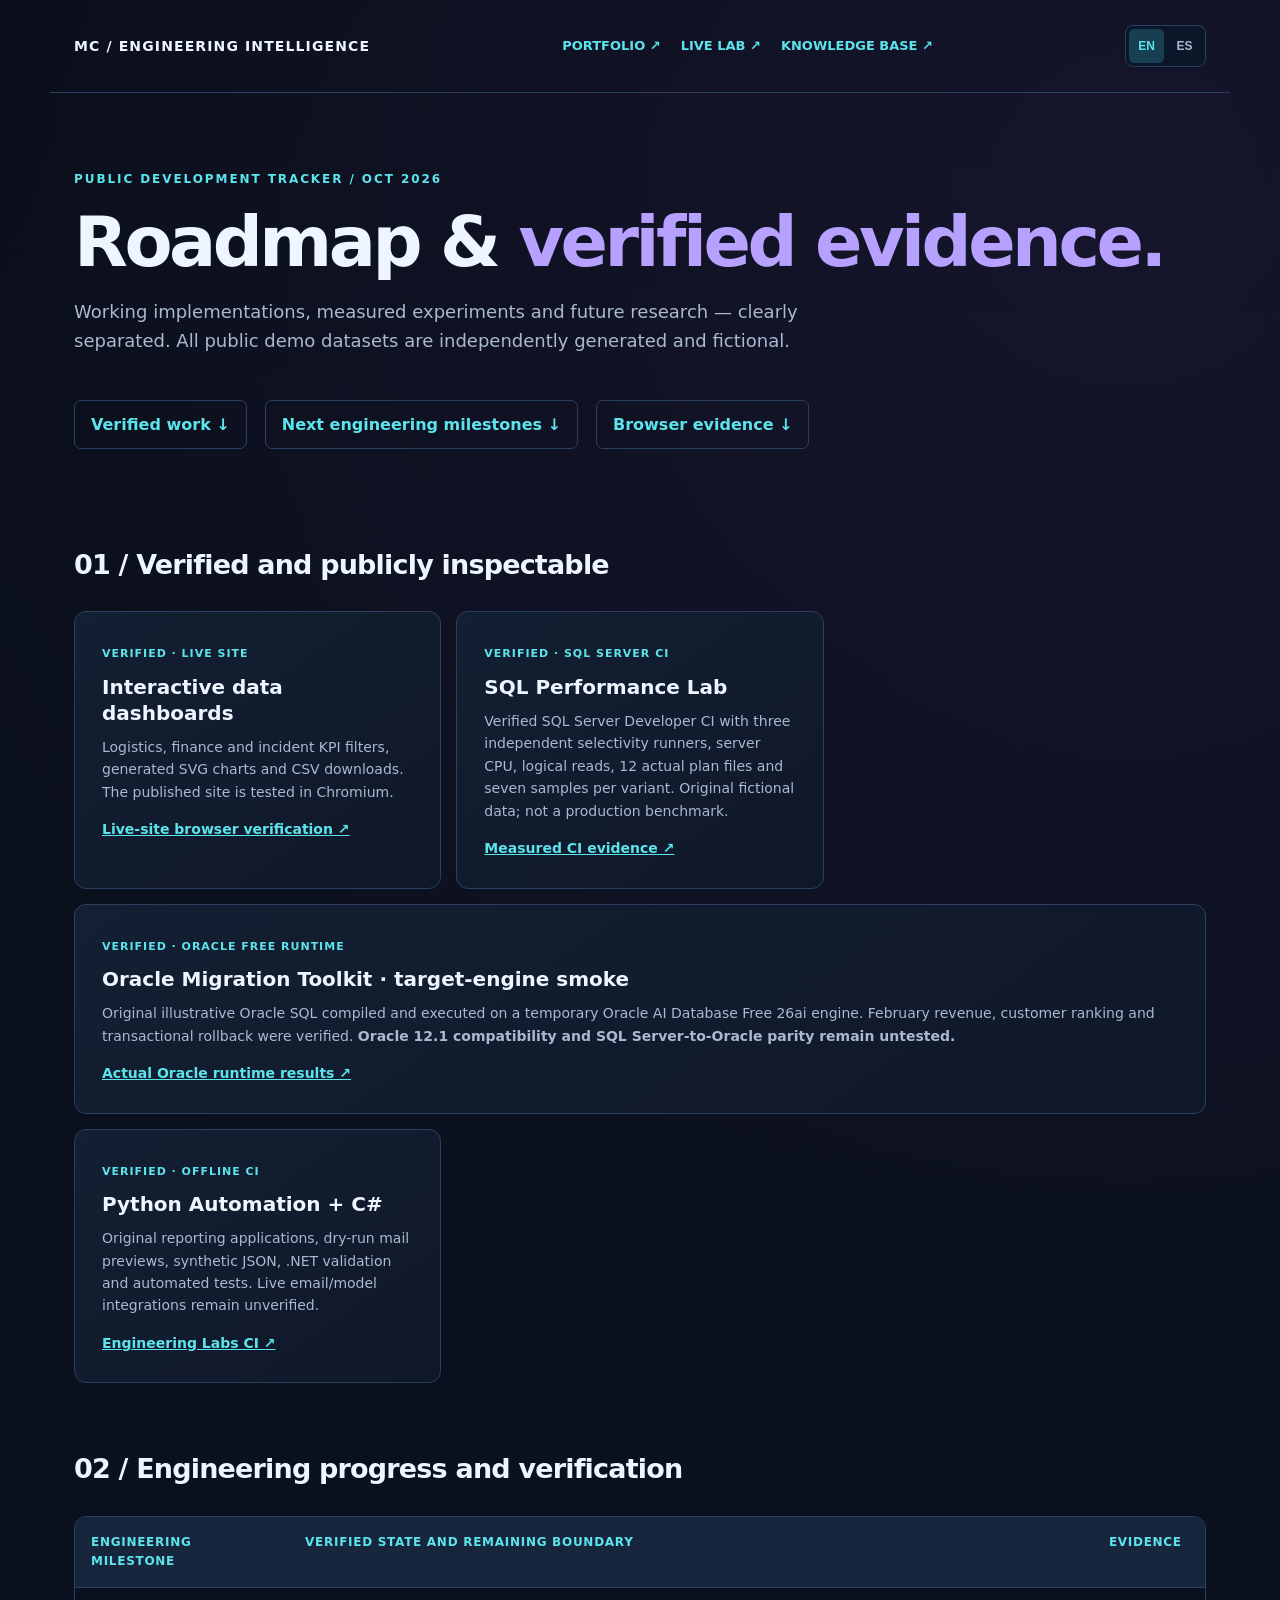
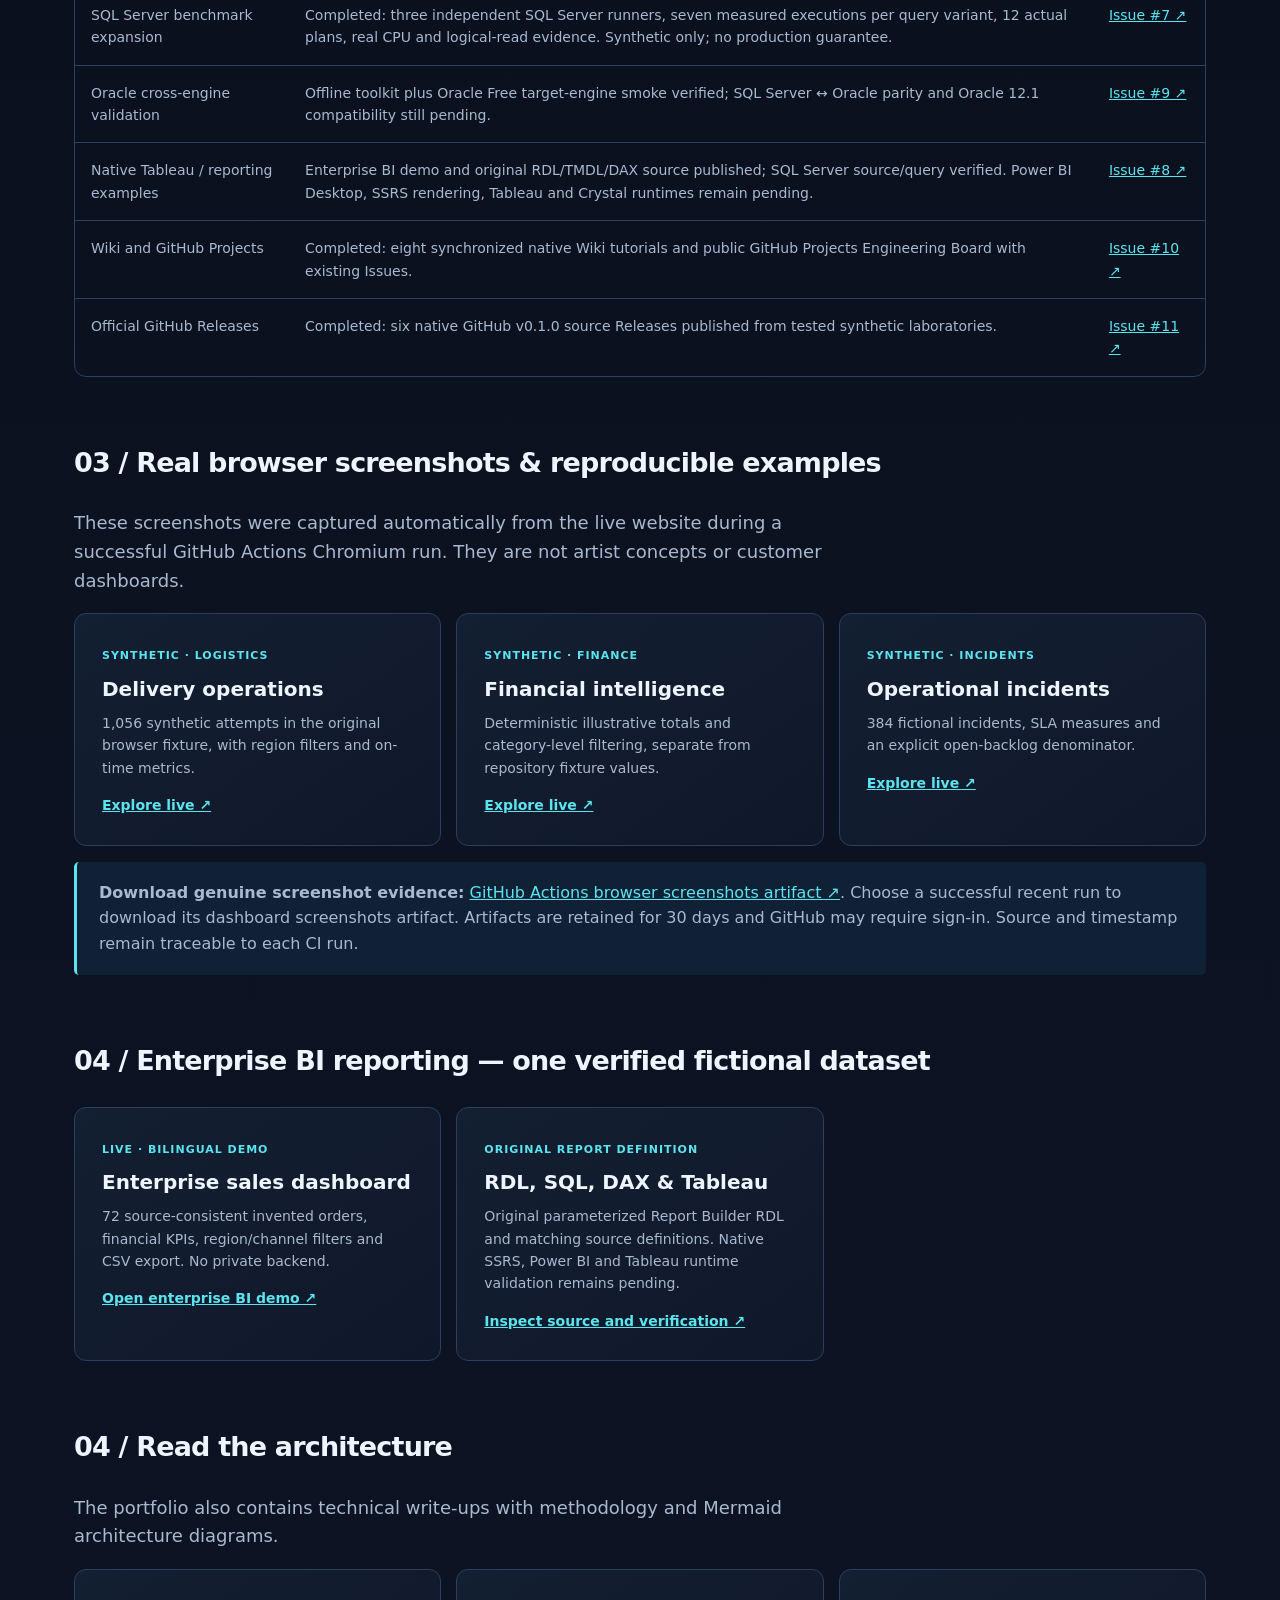
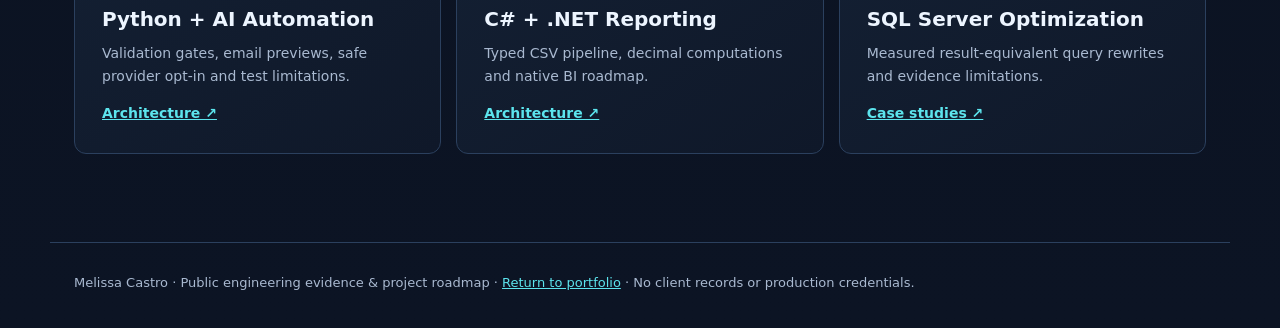
==== commit 1af4b397: "Update bilingual public roadmap with verified SQL CPU/IO evidence and completed Wiki/releases" ====
--- a/roadmap.html
+++ b/roadmap.html
@@ -36,18 +36,18 @@
 <section id="verified"><h2>01 / Verified and publicly inspectable</h2>
 <div class="cards">
 <article class="card"><span class="status">VERIFIED · LIVE SITE</span><h3>Interactive data dashboards</h3><p>Logistics, finance and incident KPI filters, generated SVG charts and CSV downloads. The published site is tested in Chromium.</p><a href="https://github.com/Dicureck/dicureck.github.io/actions/runs/38812402350">Live-site browser verification ↗</a></article>
-<article class="card"><span class="status">VERIFIED · SQL SERVER CI</span><h3>SQL Performance Lab</h3><p>Real SQL Server Developer container, synthetic database, complete-row equality checks and one observed CI benchmark. Not a production benchmark.</p><a href="https://github.com/Dicureck/sql-performance-lab/blob/main/docs/verified-ci-benchmark-2026-10-15.md">Measured CI evidence ↗</a></article>
+<article class="card"><span class="status">VERIFIED · SQL SERVER CI</span><h3>SQL Performance Lab</h3><p>Verified SQL Server Developer CI with three independent selectivity runners, server CPU, logical reads, 12 actual plan files and seven samples per variant. Original fictional data; not a production benchmark.</p><a href="https://github.com/Dicureck/sql-performance-lab/blob/main/docs/verified-deep-profile-2026-10-16.md">Measured CI evidence ↗</a></article>
 <article class="card full"><span class="status">VERIFIED · ORACLE FREE RUNTIME</span><h3>Oracle Migration Toolkit · target-engine smoke</h3><p>Original illustrative Oracle SQL compiled and executed on a temporary Oracle AI Database Free 26ai engine. February revenue, customer ranking and transactional rollback were verified. <strong>Oracle 12.1 compatibility and SQL Server-to-Oracle parity remain untested.</strong></p><a href="https://github.com/Dicureck/oracle-migration-toolkit/blob/main/evidence/oracle-free-runtime-2026-10-15.json">Actual Oracle runtime results ↗</a></article>
 <article class="card"><span class="status">VERIFIED · OFFLINE CI</span><h3>Python Automation + C#</h3><p>Original reporting applications, dry-run mail previews, synthetic JSON, .NET validation and automated tests. Live email/model integrations remain unverified.</p><a href="https://github.com/Dicureck/Dicureck/actions/workflows/engineering-labs.yml">Engineering Labs CI ↗</a></article>
 </div></section>
-<section id="next"><h2>02 / Implementation and verification backlog</h2>
+<section id="next"><h2>02 / Engineering progress and verification</h2>
 <div class="table-wrap"><table>
-<thead><tr><th>Next milestone</th><th>Current boundary</th><th>Track work</th></tr></thead><tbody>
-<tr><td>SQL Server benchmark expansion</td><td>One real CI benchmark exists; publish execution plans, reads and more independent trials.</td><td><a href="https://github.com/Dicureck/Dicureck/issues/7">Issue #7 ↗</a></td></tr>
+<thead><tr><th>Engineering milestone</th><th>Verified state and remaining boundary</th><th>Evidence</th></tr></thead><tbody>
+<tr><td>SQL Server benchmark expansion</td><td>Completed: three independent SQL Server runners, seven measured executions per query variant, 12 actual plans, real CPU and logical-read evidence. Synthetic only; no production guarantee.</td><td><a href="https://github.com/Dicureck/Dicureck/issues/7">Issue #7 ↗</a></td></tr>
 <tr><td>Oracle cross-engine validation</td><td>Offline toolkit plus Oracle Free target-engine smoke verified; SQL Server ↔ Oracle parity and Oracle 12.1 compatibility still pending.</td><td><a href="https://github.com/Dicureck/Dicureck/issues/9">Issue #9 ↗</a></td></tr>
-<tr><td>Native Tableau / reporting examples</td><td>Methodology exists; licensed workbook, SSRS and Crystal Reports runtimes not verified.</td><td><a href="https://github.com/Dicureck/Dicureck/issues/8">Issue #8 ↗</a></td></tr>
-<tr><td>Wiki and GitHub Projects</td><td>Canonical Markdown documentation exists; native Wiki/Projects synchronization needs authorized access.</td><td><a href="https://github.com/Dicureck/Dicureck/issues/10">Issue #10 ↗</a></td></tr>
-<tr><td>Official GitHub Releases</td><td>Versioned release drafts and changelogs are prepared; native releases/tags are not yet created.</td><td><a href="https://github.com/Dicureck/Dicureck/issues/11">Issue #11 ↗</a></td></tr>
+<tr><td>Native Tableau / reporting examples</td><td>Enterprise BI demo and original RDL/TMDL/DAX source published; SQL Server source/query verified. Power BI Desktop, SSRS rendering, Tableau and Crystal runtimes remain pending.</td><td><a href="https://github.com/Dicureck/Dicureck/issues/8">Issue #8 ↗</a></td></tr>
+<tr><td>Wiki and GitHub Projects</td><td>Completed: eight synchronized native Wiki tutorials and public GitHub Projects Engineering Board with existing Issues.</td><td><a href="https://github.com/Dicureck/Dicureck/issues/10">Issue #10 ↗</a></td></tr>
+<tr><td>Official GitHub Releases</td><td>Completed: six native GitHub v0.1.0 source Releases published from tested synthetic laboratories.</td><td><a href="https://github.com/Dicureck/Dicureck/issues/11">Issue #11 ↗</a></td></tr>
 </tbody></table></div></section>
 <section id="evidence"><h2>03 / Real browser screenshots &amp; reproducible examples</h2>
 <p class="lede">These screenshots were captured automatically from the live website during a successful GitHub Actions Chromium run. They are not artist concepts or customer dashboards.</p>
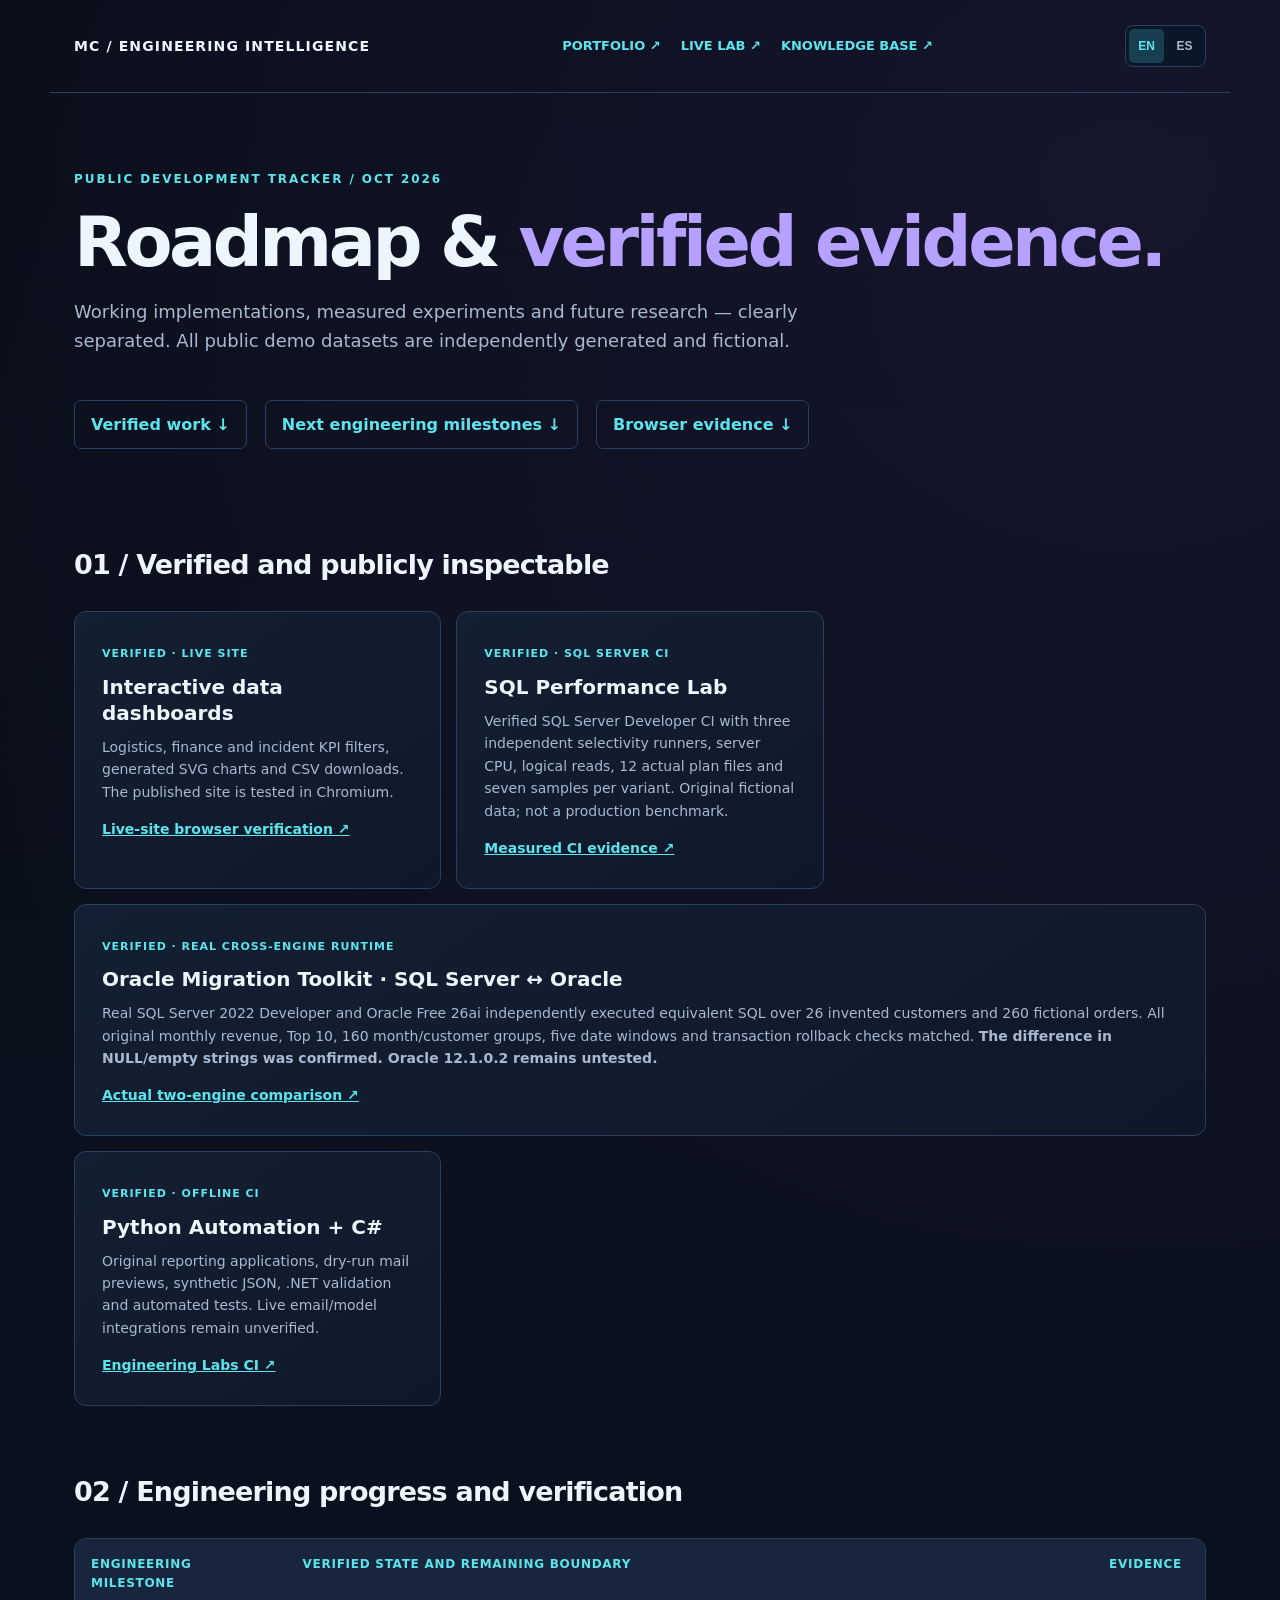
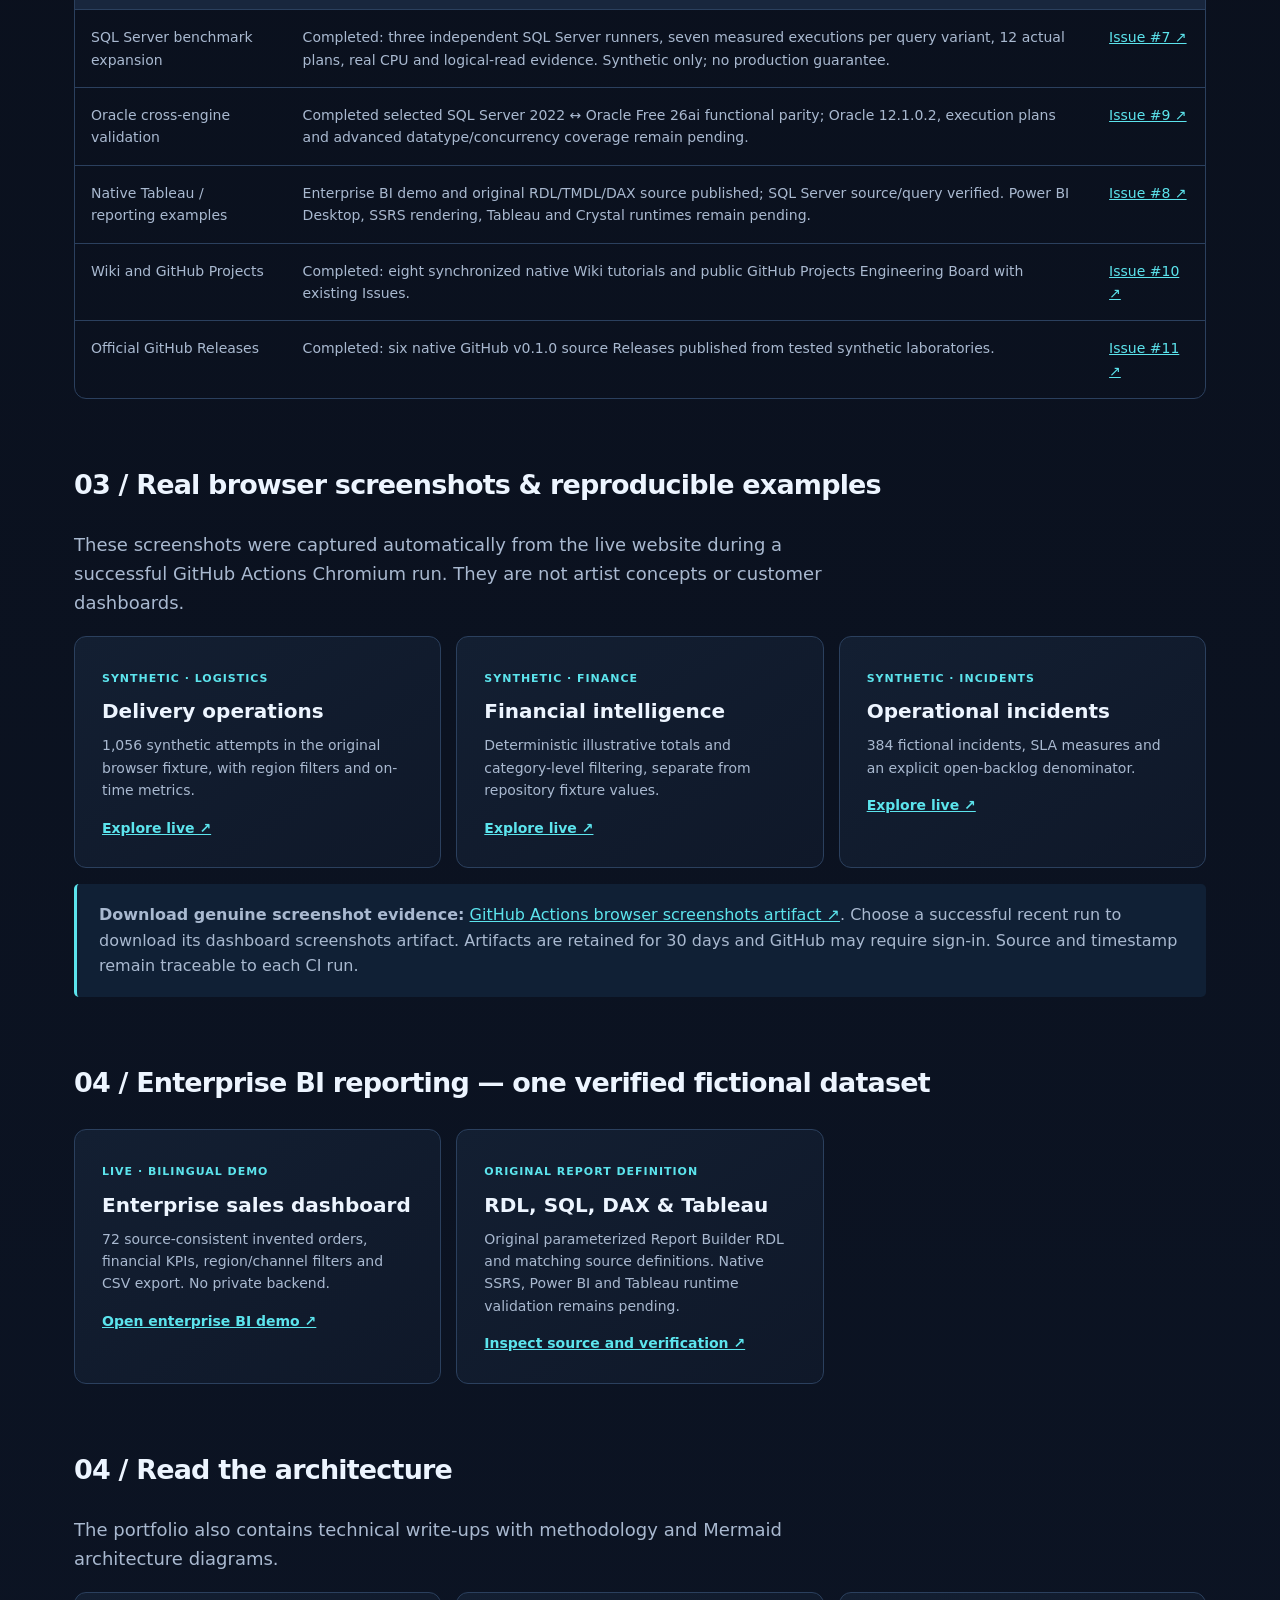
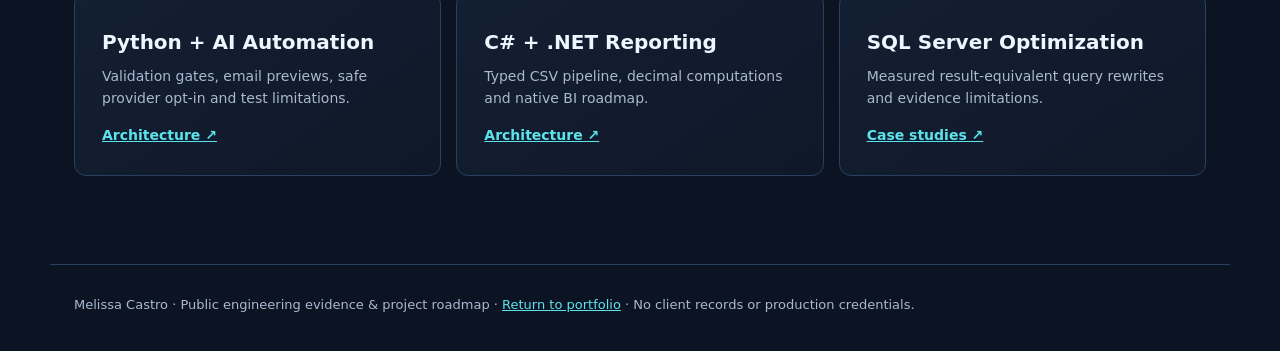
==== commit 6e3a80b7: "Highlight verified real SQL Server to Oracle Free cross-engine parity on bilingual public portfolio" ====
--- a/roadmap.html
+++ b/roadmap.html
@@ -37,14 +37,14 @@
 <div class="cards">
 <article class="card"><span class="status">VERIFIED · LIVE SITE</span><h3>Interactive data dashboards</h3><p>Logistics, finance and incident KPI filters, generated SVG charts and CSV downloads. The published site is tested in Chromium.</p><a href="https://github.com/Dicureck/dicureck.github.io/actions/runs/38812402350">Live-site browser verification ↗</a></article>
 <article class="card"><span class="status">VERIFIED · SQL SERVER CI</span><h3>SQL Performance Lab</h3><p>Verified SQL Server Developer CI with three independent selectivity runners, server CPU, logical reads, 12 actual plan files and seven samples per variant. Original fictional data; not a production benchmark.</p><a href="https://github.com/Dicureck/sql-performance-lab/blob/main/docs/verified-deep-profile-2026-10-16.md">Measured CI evidence ↗</a></article>
-<article class="card full"><span class="status">VERIFIED · ORACLE FREE RUNTIME</span><h3>Oracle Migration Toolkit · target-engine smoke</h3><p>Original illustrative Oracle SQL compiled and executed on a temporary Oracle AI Database Free 26ai engine. February revenue, customer ranking and transactional rollback were verified. <strong>Oracle 12.1 compatibility and SQL Server-to-Oracle parity remain untested.</strong></p><a href="https://github.com/Dicureck/oracle-migration-toolkit/blob/main/evidence/oracle-free-runtime-2026-10-15.json">Actual Oracle runtime results ↗</a></article>
+<article class="card full"><span class="status">VERIFIED · REAL CROSS-ENGINE RUNTIME</span><h3>Oracle Migration Toolkit · SQL Server ↔ Oracle</h3><p>Real SQL Server 2022 Developer and Oracle Free 26ai independently executed equivalent SQL over 26 invented customers and 260 fictional orders. All original monthly revenue, Top 10, 160 month/customer groups, five date windows and transaction rollback checks matched. <strong>The difference in NULL/empty strings was confirmed. Oracle 12.1.0.2 remains untested.</strong></p><a href="https://github.com/Dicureck/oracle-migration-toolkit/blob/main/docs/verified-cross-engine-parity-2026-10-16.md">Actual two-engine comparison ↗</a></article>
 <article class="card"><span class="status">VERIFIED · OFFLINE CI</span><h3>Python Automation + C#</h3><p>Original reporting applications, dry-run mail previews, synthetic JSON, .NET validation and automated tests. Live email/model integrations remain unverified.</p><a href="https://github.com/Dicureck/Dicureck/actions/workflows/engineering-labs.yml">Engineering Labs CI ↗</a></article>
 </div></section>
 <section id="next"><h2>02 / Engineering progress and verification</h2>
 <div class="table-wrap"><table>
 <thead><tr><th>Engineering milestone</th><th>Verified state and remaining boundary</th><th>Evidence</th></tr></thead><tbody>
 <tr><td>SQL Server benchmark expansion</td><td>Completed: three independent SQL Server runners, seven measured executions per query variant, 12 actual plans, real CPU and logical-read evidence. Synthetic only; no production guarantee.</td><td><a href="https://github.com/Dicureck/Dicureck/issues/7">Issue #7 ↗</a></td></tr>
-<tr><td>Oracle cross-engine validation</td><td>Offline toolkit plus Oracle Free target-engine smoke verified; SQL Server ↔ Oracle parity and Oracle 12.1 compatibility still pending.</td><td><a href="https://github.com/Dicureck/Dicureck/issues/9">Issue #9 ↗</a></td></tr>
+<tr><td>Oracle cross-engine validation</td><td>Completed selected SQL Server 2022 ↔ Oracle Free 26ai functional parity; Oracle 12.1.0.2, execution plans and advanced datatype/concurrency coverage remain pending.</td><td><a href="https://github.com/Dicureck/Dicureck/issues/9">Issue #9 ↗</a></td></tr>
 <tr><td>Native Tableau / reporting examples</td><td>Enterprise BI demo and original RDL/TMDL/DAX source published; SQL Server source/query verified. Power BI Desktop, SSRS rendering, Tableau and Crystal runtimes remain pending.</td><td><a href="https://github.com/Dicureck/Dicureck/issues/8">Issue #8 ↗</a></td></tr>
 <tr><td>Wiki and GitHub Projects</td><td>Completed: eight synchronized native Wiki tutorials and public GitHub Projects Engineering Board with existing Issues.</td><td><a href="https://github.com/Dicureck/Dicureck/issues/10">Issue #10 ↗</a></td></tr>
 <tr><td>Official GitHub Releases</td><td>Completed: six native GitHub v0.1.0 source Releases published from tested synthetic laboratories.</td><td><a href="https://github.com/Dicureck/Dicureck/issues/11">Issue #11 ↗</a></td></tr>
